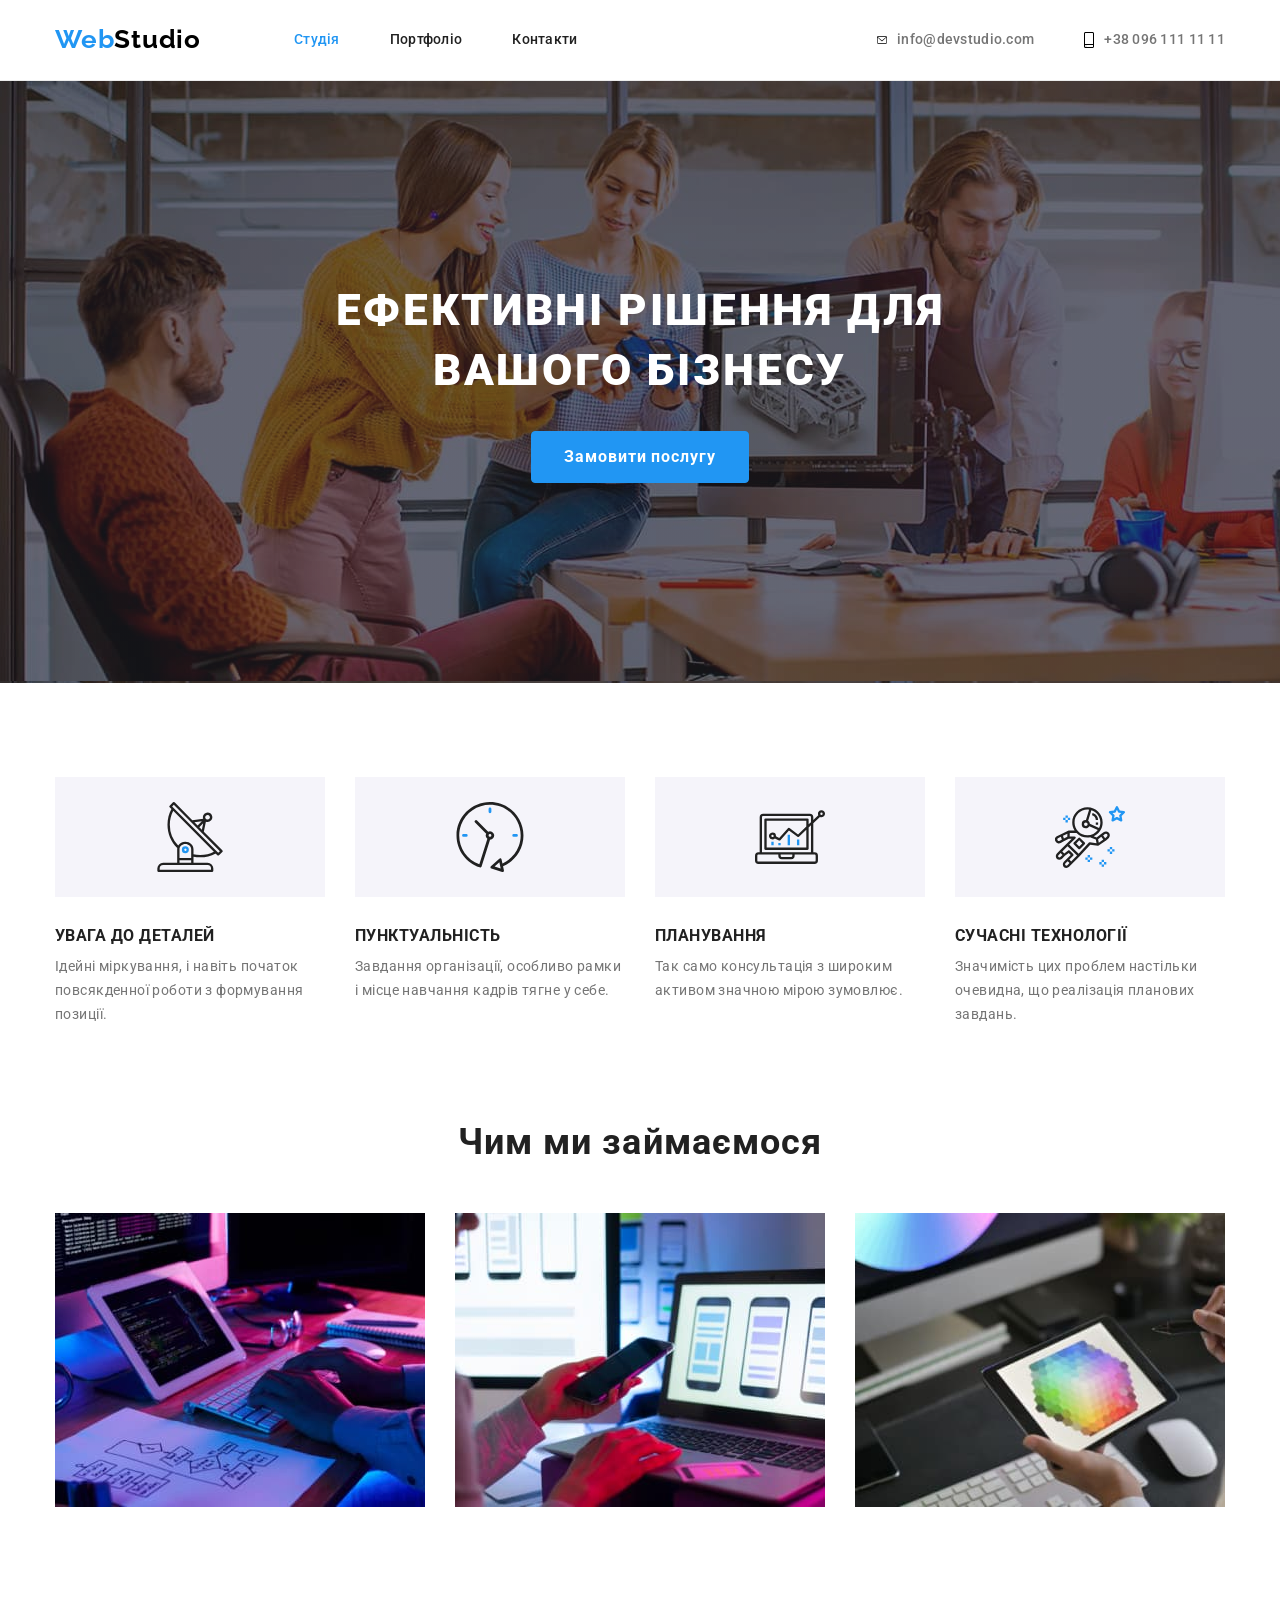
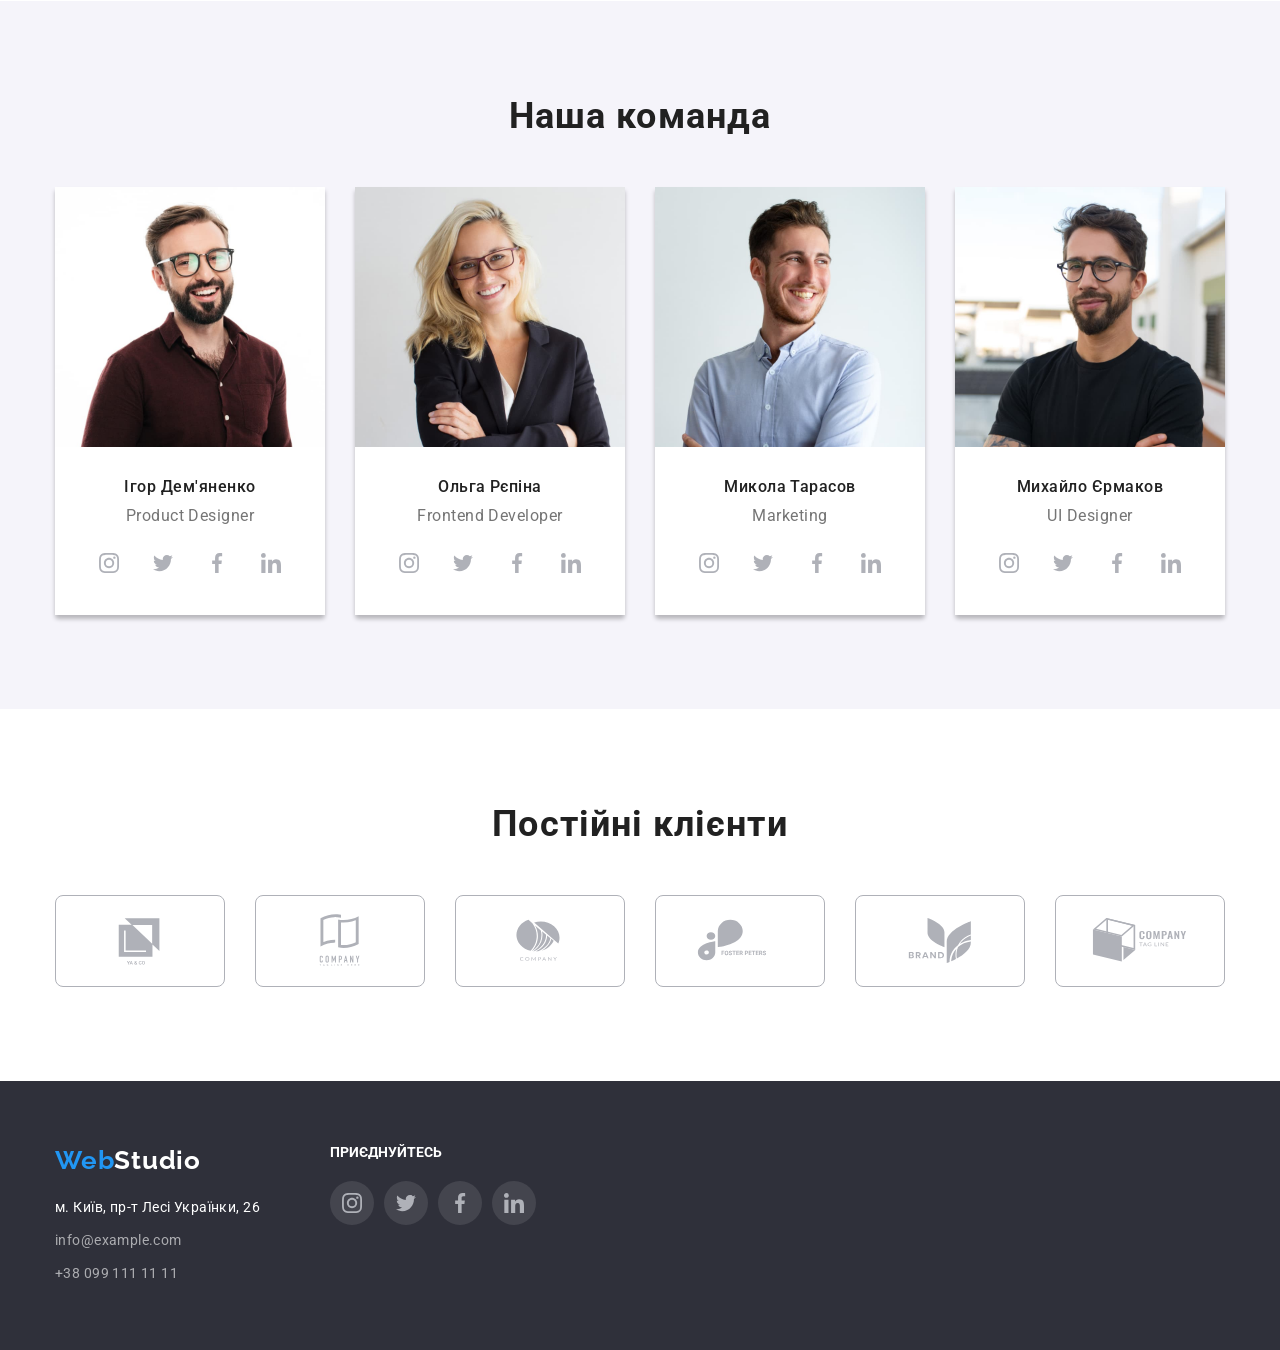
==== index.html @ f7d69af6 "creation index.html" ====
<!DOCTYPE html>
<html lang="uk">
   <head>
      <meta charset="UTF-8">
      <meta http-equiv="X-UA-Compatible" content="IE=edge">
      <meta name="viewport" content="width=device-width>, initial-scale=1.0">
      <title>Студія</title>
      <link rel="stylesheet" href="https://fonts.googleapis.com/css2?family=Raleway:wght@700&family=Roboto:wght@400;500;700;900&display=swap">
      <link rel="stylesheet" href="https://cdnjs.cloudflare.com/ajax/libs/modern-normalize/1.1.0/modern-normalize.min.css">
      <link rel="stylesheet" href="./css/style.css">
   </head>
   <body class="page-studio">
      
      <!-- Site header-->
      <header class="page-header">
         <div class="page-header container">
            <a href="./index.html" class="logo" lang="en"> <span class="logo first-part">Web</span>Studio</a>
            <nav class="site-nav">
               <ul class="site-nav-list">
                  <li class="site-nav-list item">
                     <a href="./index.html" class="site-nav-list link current">Студія</a>
                  </li>
                  <li class="site-nav-list item">
                     <a href="./portfolio.html" class="site-nav-list link">Портфоліо</a>
                  </li>
                  <li class="site-nav-list item">
                     <a href="" class="site-nav-list link">Контакти</a>
                  </li>
               </ul>
            </nav>
            <ul class="contact-list">
               <li class="contact-list item">
                  <div class="icon-envelope">
                     <svg class="contact-list-icon">
                     <use href="./images/icons.svg#icon-envelope"></use>
                     </svg>
                  </div>
                  <a href="mailto:info@devstudio.com" class="contact-list link">info@devstudio.com</a>
               </li>
               <li class="contact-list item">
                  <div class="icon-smartphone">
                     <svg class="contact-list-icon">
                        <use href="./images/icons.svg#icon-smartphone"></use>
                     </svg>
                  </div>
                  <a href="tel:+380961111111" class="contact-list link">+38 096 111 11 11</a>
                  </li>
               </ul>
         </div>
      </header>
      <main>

         <!-- Hero section -->
         <section class="hero">
            <div class="hero container">
               <h1 class="hero-title">Ефективні рішення для вашого бізнесу</h1>
               <button type="button" class="btn-hero">
                  Замовити послугу
               </button>
            </div>
         </section>
         
         <!-- Features section -->
         <section class="features">
            <div class="features-list container">
               <h2 class="features-title">Особливості</h2>
               <ul class="features-list">
                  <li class="features-list item">
                     <div class="feature-icon">
                        <svg class="icon-item">
                           <use href="./images/icons.svg#icon-antenna"></use>
                        </svg>
                     </div> 
                     <h3 class="feature-list title">УВАГА ДО ДЕТАЛЕЙ</h3>
                     <p>Ідейні міркування, і навіть початок повсякденної роботи з формування позиції.</p>
                  </li>
                  <li class="features-list item">
                     <div class="feature-icon">
                        <svg class="icon-item">
                           <use href="./images/icons.svg#icon-clock"></use>
                        </svg>
                     </div>
                     <h3 class="feature-list title">ПУНКТУАЛЬНІСТЬ</h3>
                     <p>Завдання організації, особливо рамки і місце навчання кадрів тягне у себе.</p>
                  </li>
                  <li class="features-list item">
                     <div class="feature-icon">
                        <svg class="icon-item">
                           <use href="./images/icons.svg#icon-diagram"></use>
                        </svg>
                     </div>
                     <h3 class="feature-list title">ПЛАНУВАННЯ</h3>
                     <p>Так само консультація з широким активом значною мірою зумовлює.</p>
                  </li>
                  <li class="features-list item">
                     <div class="feature-icon">
                        <svg class="icon-item">
                           <use href="./images/icons.svg#icon-astronaut"></use>
                        </svg>
                     </div>
                     <h3 class="feature-list title">СУЧАСНІ ТЕХНОЛОГІЇ</h3>
                     <p>Значимість цих проблем настільки очевидна, що реалізація планових завдань.</p>
                  </li>
               </ul>
            </div>
         </section>
         
         <!-- What we do section -->
         <section class="work">
            <div class="work container">
               <h2 class="work-title">Чим ми займаємося</h2>
               <ul class="work-list">
                  <li class="work-item">
                     <img class="work-img" src="./images/software_for_computers.jpg" alt="програмне забезпечення для комп’ютерів" width="370">
                  </li>
                  <li class="work-item">
                     <img class="work-img" src="./images/mobile_software.jpg" alt="програмне забезпечення для смартфонів" width="370">
                  </li>
                  <li class="work-item">
                     <img class="work-img" src="./images/tablet_software.jpg" alt="програмне забезпечення для планшетів" width="370">
                  </li>
               </ul>
            </div>
         </section>
         
         <!-- Our team section -->
         <section class="team">
            <div class="team container">
               <h2 class="team-title">Наша команда</h2>
               <ul class="team-list">
                  <li class="team-list item">
                     <img class="team-list img" src="./images/product_designer.jpg" alt="Ігор Дем'яненко" width="270">
                     <div class="team members">
                        <h3 class="team-list-title">Ігор Дем'яненко</h3>
                        <p lang="en" class="team-list-text">Product Designer</p>
                        <ul class="social-network">
                           <li class="social-network item">
                              <a href="" class="social-network link">
                                 <svg class="social-icon">
                                    <use href="./images/icons.svg#icon-instagram"></use>
                                 </svg>
                              </a>
                           </li>
                           <li class="social-network item">
                              <a href="" class="social-network link">
                                 <svg class="social-icon">
                                    <use href="./images/icons.svg#icon-twitter"></use>
                                 </svg>
                              </a>
                           </li>
                           <li class="social-network item">
                              <a href="" class="social-network link">
                                 <svg class="social-icon">
                                    <use href="./images/icons.svg#icon-facebook"></use>
                                 </svg>
                              </a>
                           </li>
                           <li class="social-network item">
                              <a href="" class="social-network link">
                                 <svg class="social-icon">
                                    <use href="./images/icons.svg#icon-linkedin"></use>
                                 </svg>
                              </a>
                           </li>
                        </ul>
                     </div>
                  </li>
                  <li class="team-list item">
                     <img class="team-list img" src="./images/frontend_developer.jpg" alt="Ольга Рєпіна" width="270">
                     <div class="team members">
                        <h3 class="team-list-title">Ольга Рєпіна</h3>
                        <p lang="en" class="team-list-text">Frontend Developer</p>
                        <ul class="social-network">
                           <li class="social-network item">
                              <a href="" class="social-network link">
                                 <svg class="social-icon">
                                    <use href="./images/icons.svg#icon-instagram"></use>
                                 </svg>
                              </a>
                           </li>
                           <li class="social-network item">
                              <a href="" class="social-network link">
                                 <svg class="social-icon">
                                    <use href="./images/icons.svg#icon-twitter"></use>
                                 </svg>
                              </a>
                           </li>
                           <li class="social-network item">
                              <a href="" class="social-network link">
                                 <svg class="social-icon">
                                    <use href="./images/icons.svg#icon-facebook"></use>
                                 </svg>
                              </a>
                           </li>
                           <li class="social-network item">
                              <a href="" class="social-network link">
                                 <svg class="social-icon">
                                    <use href="./images/icons.svg#icon-linkedin"></use>
                                 </svg>
                              </a>
                           </li>
                        </ul>
                     </div>
                  </li>
                  <li class="team-list item">
                     <img class="team-list img" src="./images/marketing.jpg" alt="Микола Тарасов" width="270">
                     <div class="team members">
                        <h3 class="team-list-title">Микола Тарасов</h3>
                        <p lang="en" class="team-list-text">Marketing</p>
                        <ul class="social-network">
                           <li class="social-network item">
                              <a href="" class="social-network link">
                                 <svg class="social-icon">
                                    <use href="./images/icons.svg#icon-instagram"></use>
                                 </svg>
                              </a>
                           </li>
                           <li class="social-network item">
                              <a href="" class="social-network link">
                                 <svg class="social-icon">
                                    <use href="./images/icons.svg#icon-twitter"></use>
                                 </svg>
                              </a>
                           </li>
                           <li class="social-network item">
                              <a href="" class="social-network link">
                                 <svg class="social-icon">
                                    <use href="./images/icons.svg#icon-facebook"></use>
                                 </svg>
                              </a>
                           </li>
                           <li class="social-network item">
                              <a href="" class="social-network link">
                                 <svg class="social-icon">
                                    <use href="./images/icons.svg#icon-linkedin"></use>
                                 </svg>
                              </a>
                           </li>
                        </ul>
                     </div>
                  </li>
                  <li class="team-list item">
                     <img class="team-list img" src="./images/ui_designer.jpg" alt="Михайло Єрмаков" width="270">
                     <div class="team members">
                        <h3 class="team-list-title">Михайло Єрмаков</h3>
                        <p lang="en" class="team-list-text">UI Designer</p>
                        <ul class="social-network">
                           <li class="social-network item">
                              <a href="" class="social-network link">
                                 <svg class="social-icon">
                                    <use href="./images/icons.svg#icon-instagram"></use>
                                 </svg>
                              </a>
                           </li>
                           <li class="social-network item">
                              <a href="" class="social-network link">
                                 <svg class="social-icon">
                                    <use href="./images/icons.svg#icon-twitter"></use>
                                 </svg>
                              </a>
                           </li>
                           <li class="social-network item">
                              <a href="" class="social-network link">
                                 <svg class="social-icon">
                                    <use href="./images/icons.svg#icon-facebook"></use>
                                 </svg>
                              </a>
                           </li>
                           <li class="social-network item">
                              <a href="" class="social-network link">
                                 <svg class="social-icon">
                                    <use href="./images/icons.svg#icon-linkedin"></use>
                                 </svg>
                              </a>
                           </li>
                        </ul>
                     </div>
                  </li>
               </ul>
            </div>
         </section>

         <!-- Regular customers Section -->
         <section class="customers">
            <div class="customers container">
               <h2 class="customers-title">Постійні клієнти</h2>
               <ul class="customers-list">
                  <li class="customers-list item">
                     <a class="customers-list link" href="">
                        <svg class="customers icon">
                           <use href="./images/icons.svg#icon-group-1"></use>
                        </svg>
                     </a>
                  </li>
                  <li class="customers-list item">
                     <a class="customers-list link" href="">
                        <svg class="customers icon">
                           <use href="./images/icons.svg#icon-group-2"></use>
                        </svg>
                     </a>
                  </li>
                  <li class="customers-list item">
                     <a class="customers-list link" href="">
                        <svg class="customers icon">
                           <use href="./images/icons.svg#icon-group-3"></use>
                        </svg>
                     </a>
                  </li>
                  <li class="customers-list item">
                     <a class="customers-list link" href="">
                        <svg class="customers icon">
                           <use href="./images/icons.svg#icon-group-4"></use>
                        </svg>
                     </a>
                  </li>
                  <li class="customers-list item">
                     <a class="customers-list link" href="">
                        <svg class="customers icon">
                           <use href="./images/icons.svg#icon-group-5"></use>
                        </svg>
                     </a>
                  </li>
                  <li class="customers-list item" >
                     <a class="customers-list link" href="">
                        <svg class="customers icon" >
                           <use href="./images/icons.svg#icon-group-6"></use>
                        </svg>
                     </a>
                  </li>
               </ul>
            </div>
         </section>
      </main>
      
      <!-- Contact section -->
      <footer class="page-footer">
         <div class="page-footer container">
            <div class="page-footer-contact">
            <a href="./index.html" class="page-footer logo"> <span class="logo first-part">Web</span>Studio</a>
            <address class="contact">
               <ul class="footer-contact-list">
                  <li class="footer-contact-list item">
                     <a href="https://goo.gl/maps/CPtrU1FHBa2aNyZL9" target="_blank" rel="noopener noreferrer nofollow"class="footer-contact-list-link location"> м. Київ, пр-т Лесі Українки, 26</a>
                  </li>
                  <li class="footer-contact-list item">
                     <a href="mailto:info@example.com" class="footer-contact-list-link">info@example.com</a>
                  </li>
                  <li class="footer-contact-list item">
                     <a href="tel:+380991111111" class="footer-contact-list-link">+38 099 111 11 11</a>
                  </li>
               </ul>
            </address>
            </div>
            <div class="page-footer social-network">
               <p class="page-footer-title">Приєднуйтесь</p>
               <ul class="social-network">
               <li class="social-network item">
                  <a href="" class="social-network link">
                     <svg class="social-icon">
                        <use href="./images/icons.svg#icon-instagram"></use>
                     </svg>
                  </a>
               </li>
               <li class="social-network item">
                  <a href="" class="social-network link">
                     <svg class="social-icon">
                        <use href="./images/icons.svg#icon-twitter"></use>
                     </svg>
                  </a>
               </li>
               <li class="social-network item">
                  <a href="" class="social-network link">
                     <svg class="social-icon">
                        <use href="./images/icons.svg#icon-facebook"></use>
                     </svg>
                  </a>
               </li>
               <li class="social-network item">
                  <a href="" class="social-network link">
                     <svg class="social-icon">
                        <use href="./images/icons.svg#icon-linkedin"></use>
                     </svg>
                  </a>
               </li>
            </ul>
         </div>
      </footer>
   </body>
</html>
---- css/style.css ----
/* основной цвет текст #757575
вторичный цвет текста  #212121
белый цвет #FFFFFF
цвет ел адреса и телефона в футере rgba (255, 255, 255, 0.6)
цвет акцента #2196F3
цвет кнопок, цвет секции Наша команда #F5F4FA
цвет футера #2F303A */


:root { 
   --primery-text-color: #757575;
   --secondary-text-color: #212121;
   --accent-color: #2196F3;
   --footer-text-color: rgba (255, 255, 255, 0.6);
   --white-color: #FFFFFF;
   --footer-backround-color: #2F303A;
}

body {
   background-color: var(--white-color);
   color: var(--primery-text-color);

   font-family: 'Roboto', sans-serif;
   font-size: 14px;
   }

   h1,
   h2,
   h3,
   h4,
   h5,
   h6,
   p,
   ul {
      margin: 0;
      padding: 0;
   }


   .page-studio h2 {
   color: var(--secondary-text-color);
   font-weight: 700;
   font-size: 36px;
   line-height: 1.17;
   text-align: center;
   letter-spacing: 0.03em;
   }

/* Logo */
a.logo {
   display: block;
   margin-left: 0px;
   color:#000000;

   font-family: 'Raleway', sans-serif;
   font-weight: 700;
   font-size: 26px;
   line-height: 1.2;
   letter-spacing: 0.03em;
   text-decoration: none;
}

.page-footer .logo {
   color: var(--white-color);
}

.logo .first-part { 
   color: var(--accent-color);
}

/* Site header */
.page-header {
   font-weight: 500;
   font-size: 14px;
   line-height: 1.14;
   letter-spacing: 0.02em;
}

.container {
   width: 1200px;
   margin-left: auto;
   margin-right: auto;
   padding-left: 15px;
   padding-right: 15px;
}

.page-header.container {
   display: flex;
   align-items: center;
}

.site-nav {
   margin-left: 93px;
}

.site-nav-list {
   display: flex;
   margin-top: 0px;
   margin-bottom: 0px;

   list-style: none;
}

.site-nav-list .item {
   margin-right: 50px;
}

.site-nav-list .item:last-child {
   margin-right: 0px;
}

.site-nav-list .link {
   display: inline-block;
   margin-top: 0px;
   margin-bottom: 0px;
   padding-top: 32px;
   padding-bottom: 32px;

   color: var(--secondary-text-color);
   text-decoration: none;
}

.site-nav-list .link.current {
   color: var(--accent-color);
}

.page-header .link:hover,
.page-header .link:focus {
color: var(--accent-color);
}

.contact-list {
   display: flex;
   margin-top: 0px;
   margin-bottom: 0px;
   margin-left: auto;
   list-style: none;
}

.contact-list.item {
   margin-right: 50px;
}

.contact-list .item:nth-child(1n+2) {
   margin-right: 0px;
}

.contact-list.link {
   margin-top: 0px;
   margin-bottom: 0px;
   padding-top: 32px;
   padding-bottom: 32px;
   color: var(--primery-text-color);
   text-decoration: none;
}

.contact-list .link:last-child {
   margin-right: 0px;
}

.contact-list-icon {
   display:block;
   width: 10px;
   height: 16px;
}
.contact-list.item:hover,
.contact-list.item:focus {
   fill: var(--accent-color);
}

.icon-envelope {
   display: flex;
   justify-content: center;
   align-items: center;
   margin-right: 10px;
   padding-top: 32px;
   padding-bottom: 32px;
   cursor: pointer;
}

.icon-smartphone {
   display: flex;
   justify-content: center;
   align-items: center;
   margin-right: 10px;
   padding-top: 32px;
   padding-bottom: 32px;
   cursor: pointer;
}


/*-----СТОРІНКА СТУДІЯ------*/
/* Hero section */
.hero {
   max-width: 1600px;
   margin-left: auto;
   margin-right: auto;
   
   padding-top: 200px;
   padding-bottom: 200px;
   
   text-align: center;

   
   background-image: linear-gradient(
      to right,
   rgba(47, 48, 58, 0.4),
   rgba(47, 48, 58, 0.4)
   ), 
   url(../images/Background.jpg);
}

.hero.container {
   padding-top: 0;
   padding-bottom: 0;
   background: none;
}

.hero-title {
   margin-top: 0px;
   margin-bottom: 30px;
   margin-left: auto;
   margin-right: auto;
   max-width: 700px;

   color: var(--white-color);
   
   font-weight: 900;
   font-size: 44px;
   line-height: 1.36;
   letter-spacing: 0.06em;
   text-transform: uppercase;
}

.btn-hero {
   min-width: 215px;
   padding: 10px 32px;
   border-radius: 4px;
   border: 1px solid var(--accent-color);
   background-color: var(--accent-color);
   
   color: var(--white-color);

   font-weight: 700;
   font-size: 16px;
   line-height: 1.9;
   letter-spacing: 0.06em;

   cursor: pointer;
}

/*-----Features section------*/ 
.features {
   padding-top: 94px;
}
.features-title {
   position: absolute;
   width: 1px;
   height: 1px;
   margin: -1px;
   border: 0;
   padding: 0;

   white-space: nowrap;
   clip-path: inset(100%);
   clip: rect(0 0 0 0);
   overflow: hidden;
}

.features p {
   line-height: 1.7;
   letter-spacing: 0.03em;
}

.feature-list.title {
   margin-bottom: 10px;

   color: var(--secondary-text-color);
   font-weight: 700;
   font-size: 16px;
   line-height: 1.14;
   letter-spacing: 0.03em;
   text-transform: uppercase;
}

.features-list {
   list-style: none;
   display: flex;
}

.features-list.item {
   display: block;
   margin-right: 30px;
   width: 270px;
}

.features-list.item:nth-child(4n) {
   margin-right: 0;
}

.feature-icon {
   display: flex;
   margin-bottom: 30px;
   width: 270px;
   height: 120px;
   align-items: center;
   justify-content: center;
   background-color: #F5F4FA;
}

.icon-item {
   width: 70px;
   height: 70px;
}

/*------What we do section------*/

.work {
   padding-top: 94px;
   padding-bottom: 94px;
}

.work.container {
   padding-top: 0;
   padding-bottom: 0;
}

.work-title {
   margin-bottom: 50px;
}

.work-list {
   display: flex;
   justify-content: center;
   margin: 0;
   padding: 0;
   list-style: none;
}

.work-item {
   display: block;
   margin-right: 30px;
}

.work-item:nth-child(3n) {
   margin-right: 0px;
}

.work-img {
   display: block;
}

/* Our team section  */
   .team {
   padding-top: 94px;
   padding-bottom: 94px;
   
   background-color: #F5F4FA;
}

.team.container {
   padding-top: 0px;
   padding-bottom: 0px;
}

.team-title {
   margin-bottom: 50px;
}

.team-list {
   display: flex;
   justify-content: center;
   margin: 0;
   padding: 0;
   list-style: none;
}

.team-list.item {
   display: block;
   margin-right: 30px;
   border-radius: 0px 0px 4px 4px;
   text-align: center;

   box-shadow: 0px 4px 4px 0px rgba(0, 0, 0, 0.25);
}

.team-list.img {
   display: block;
}

.team-list.item:last-child {
   margin-right: 0px;
}

.team.members {
   padding-top: 30px;
   padding-bottom: 30px;
   
   background-color: var(--white-color);
}

.team-list-title {
   margin-bottom: 10px;
   
   color: var(--secondary-text-color);

   font-weight: 500;
   font-size: 16px;
   line-height: 1.19;
   letter-spacing: 0.03em;
}

.team-list-text {
   color: var(--primery-text-color);

   font-size: 16px;
   line-height: 1.19;
   letter-spacing: 0.03em;
   margin-bottom: 16px;
}

.social-network {
   display: flex;
   width: 206px;
   margin-left: auto;
   margin-right: auto;
   justify-content: space-between;
   align-items: center;
   list-style: none;
}

.social-network.item {
   display: block;
   width: 44px;
   height: 44px;
   margin: 0;
}

.social-network.link {
   display: flex;
   width: 44px;
   height: 44px;
   justify-content: center;
   fill: #AFB1B8;
   border-radius: 50%;
}

.social-icon {
   display: block;
   width: 20px;
   height: 20px;
}     

.social-network.link:hover,
.social-network.link:focus {
   background-color: var(--accent-color);
   fill: var(--white-color)
}

/* Regular customers Section */
.customers {
   padding-top: 94px;
   padding-bottom: 94px;
}

.customers.container {
   padding-top: 0px;
   padding-bottom: 0px;
}

.customers-title {
   margin-bottom: 50px;
}
.customers-list {
   display: flex;
   align-items: center;
   justify-content: space-between;
   list-style: none;
}

.customers-list.item {
   display: flex;
   justify-content: center; 
   align-items: center;
   width: 170px;
   height: 92px;
   border-radius: 8px;
   border: 1px solid #AFB1B8;
}

.customers-list.link {
   display: block;
   justify-content: center;
   align-items: baseline; 
   width: 106px;
   height: 60px;

}
.customers.icon {
   width: 106px;
   height: 60px;
   padding: 0px;
   fill: #AFB1B8;
}
.feature-icon {
   display: flex;
   margin-bottom: 30px;
   width: 270px;
   height: 120px;
   align-items: center;
   justify-content: center;
   background-color: #F5F4FA;
}

.icon-item {
   width: 70px;
   height: 70px;
}
.customers.icon:hover {
   fill: var(--accent-color);    
}


/*-----Contact section------*/
.page-footer {
   padding-top: 64px;
   padding-bottom: 64px;
   margin-left: auto;
   margin-right: auto;
   max-width: 1600px;
   background-color: var(--footer-backround-color);
}

.page-footer.container {
   display: flex;
   justify-content: flex-start;

   padding-top: 0px;
   padding-bottom: 0px;
}
.page-footer-contact {
   margin-right: 70px;
}
a.page-footer.logo {
   display: block;
   margin-bottom: 20px;

   padding-top: 0px;
   padding-bottom: 0px;
}

.footer-contact-list {
   list-style: none;
}

.footer-contact-list.item {
margin-bottom: 9px;
}

.footer-contact-list.item:last-child {
   margin-bottom: 0;
}

.footer-contact-list-link {
   color: rgba(255, 255, 255, 0.6);
   text-decoration: none;
   font-style: normal;
   font-size: 14px;
   line-height: 1.7;
   letter-spacing: 0.03em;
}

.location {
   color: var(--white-color);
}
.page-footer.social-network {
   display: block;
   margin: 0;
   padding: 0;
}
.page-footer-title {
   margin-bottom: 20px;
   font-weight: 700;
   line-height: 1.14; 
   letter-spacing: 3%;
   text-transform: uppercase;
   color: var(--white-color);
}

.page-footer .social-network.link {
   background-color: rgba(255, 255, 255, 0.1);
}

.page-footer .social-network.link:hover {
   background-color: var(--accent-color);
}

/*--------СТОРІНКА ПОРТФОЛІО*----------/
/* Filter */

.page-header {
   border-bottom: 1px solid #ECECEC;
} 

.page-header.container {
   border: none;
}

.portfolio-header {
   display: none;
}

.portfolio {
   padding-top: 94px;
   padding-bottom: 94px;
}

.portfolio.container {
   padding-top: 0px;
   padding-bottom: 0px;
}

.filter-list {
   display: flex;
   justify-content: center;

   margin-bottom: 50px;

   list-style: none;
}

.filter-item {
   display: block;

   margin-right: 8px;
}

.filter-item:last-child {
   margin-right: 0px;
}

.button {
   border-radius: 4px;
   padding: 6px 32px;
   border: 1px solid transparent;

   color: var(--secondary-text-color);
   font-weight: 500;
   font-size: 16px;
   line-height: 1.62;
   letter-spacing: 0.03em;

   background-color:#F5F4FA;

   cursor: pointer;
}

.filter:hover,
.filter:focus {
   color: var(--white-color);
   background-color: var(--accent-color);
   box-shadow: 0px 4px 4px 0px rgba(0, 0, 0, 0.25);
}

/* Portfolio */
.portfolio-main.container {
   padding-top: 94px;
}

.portfolio-list {
   display: flex;
   flex-wrap: wrap;
}

.portfolio-list-item {
   display: block;
   margin-right: 30px;
   margin-bottom: 30px;

   background-color: var(--white-color);

   list-style: none;
}
.portfolio-list-item:hover {
box-shadow: 0px 4px 4px 0px rgba(0, 0, 0, 0.25);
}

.portfolio-list-item:nth-child(3n) {
   margin-right: 0px;
}

.portfolio-list-item:nth-last-child(-n+3) {
   margin-bottom: 0px;
}

.portfolio-list-title {
   color: var(--secondary-text-color);

   font-weight: 700;
   font-size: 18px;
   line-height: 2.0;
   letter-spacing: 0.06em;
}
.portfolio-list-link {
   color: var(--primery-text-color);

   font-size: 16px;
   line-height: 1.88;
   letter-spacing: 0.03em;

   text-decoration: none;
}

.portfolio-list-img {
   display: block;
}

.portfolio-list-title {
   margin-bottom: 4px;
}

.card {
   padding: 20px 20px;

   border-right: 1px solid #EEEEEE;
   border-bottom: 1px solid #EEEEEE;
   border-left: 1px solid #EEEEEE;
}
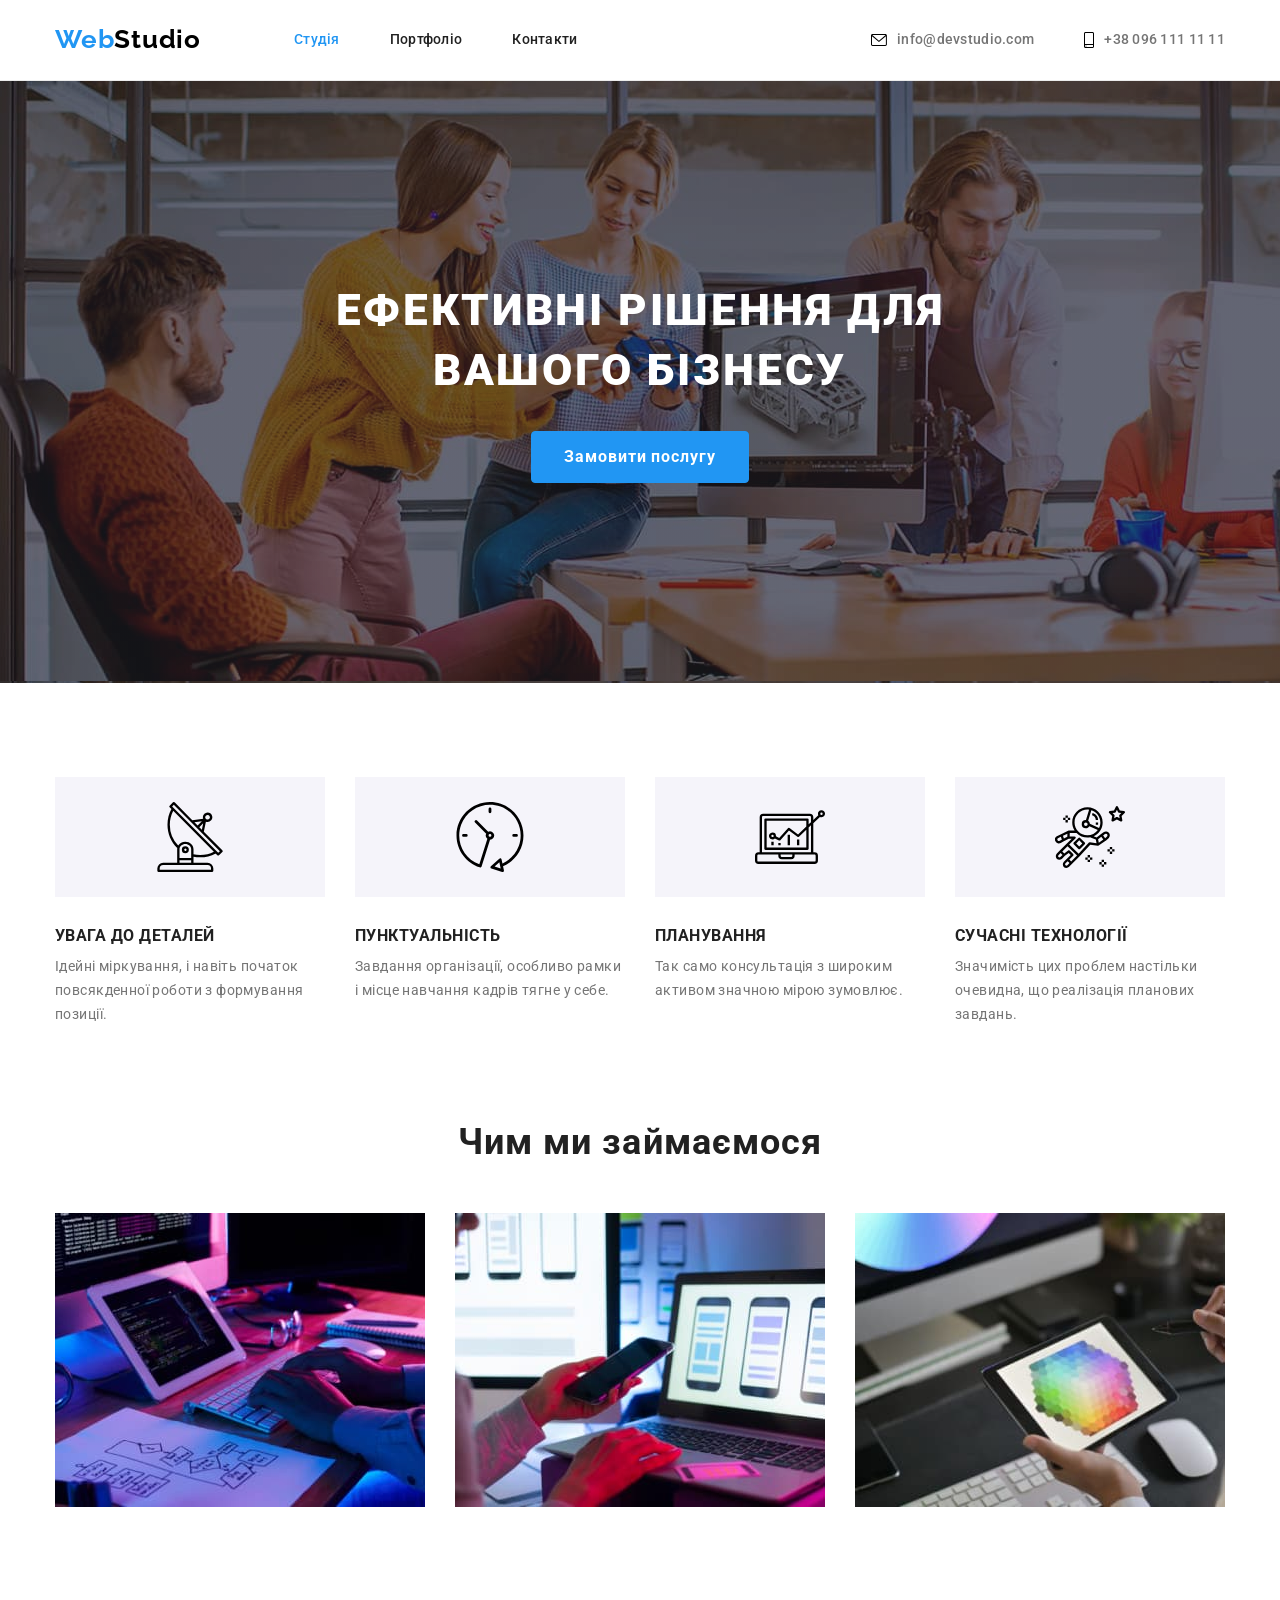
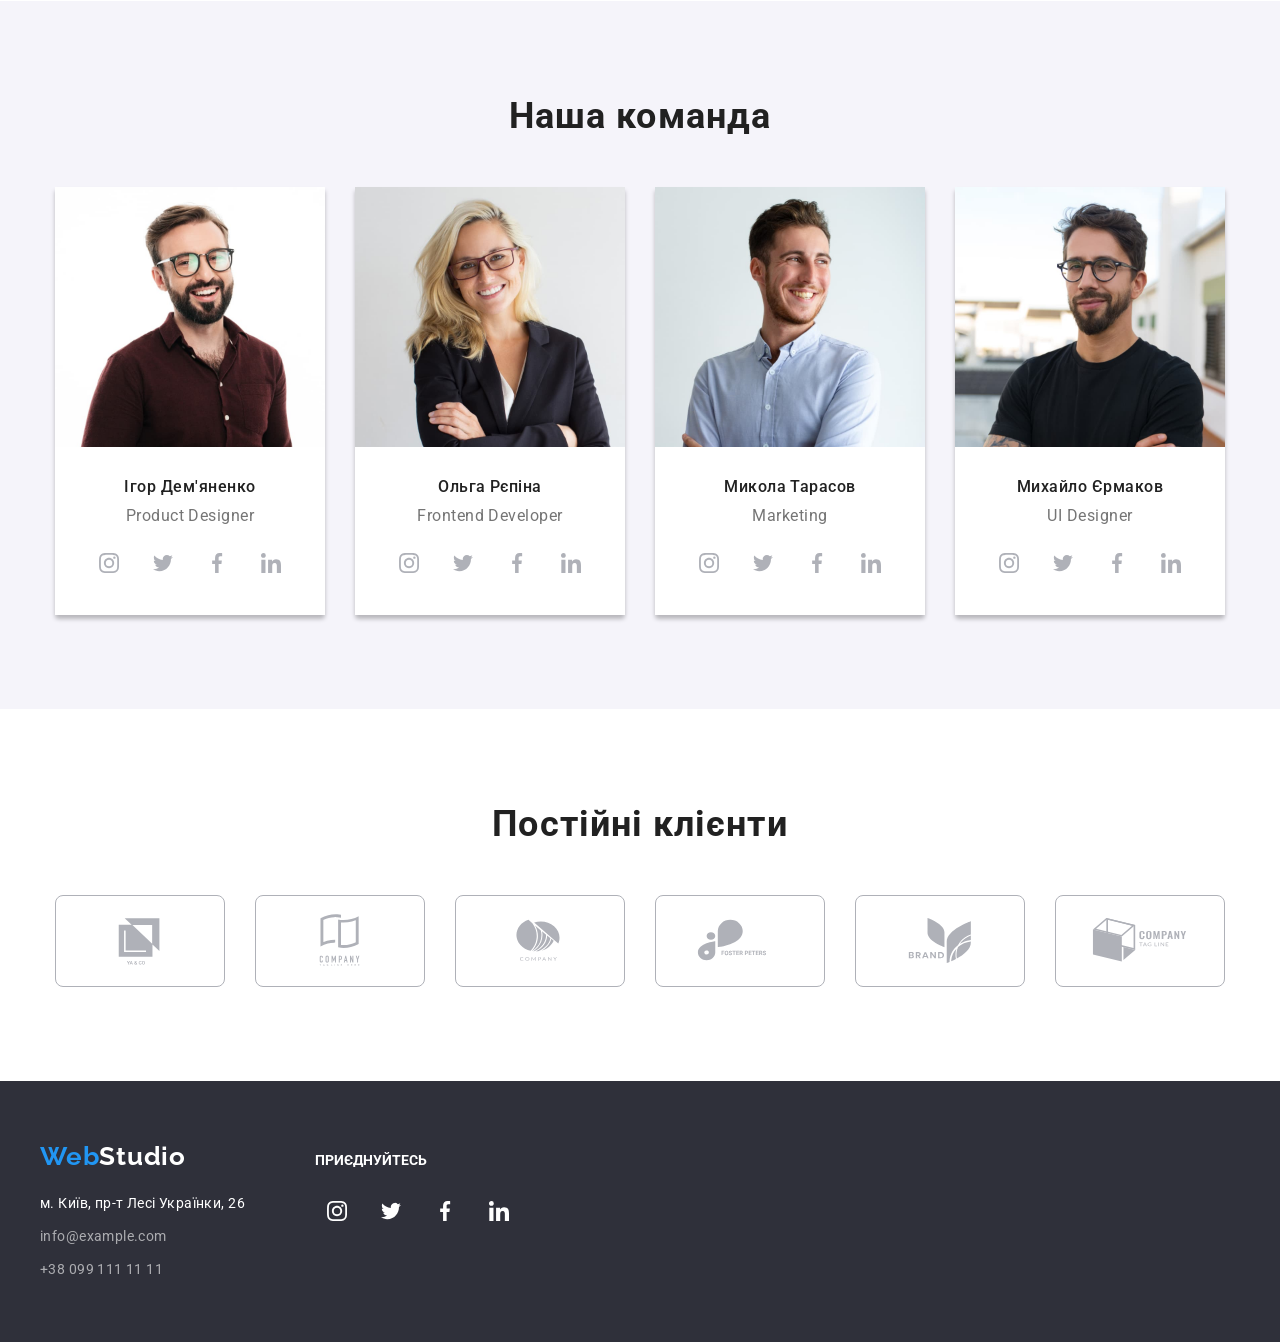
==== commit ff3fafcb: "error correction" ====
--- a/index.html
+++ b/index.html
@@ -30,22 +30,21 @@
             </nav>
             <ul class="contact-list">
                <li class="contact-list item">
-                  <div class="icon-envelope">
-                     <svg class="contact-list-icon">
-                     <use href="./images/icons.svg#icon-envelope"></use>
-                     </svg>
-                  </div>
-                  <a href="mailto:info@devstudio.com" class="contact-list link">info@devstudio.com</a>
+                     <a href="mailto:info@devstudio.com" class="contact-list link">
+                        <svg class="icon-envelope">
+                           <use class="envelope" href="./images/icons.svg#icon-envelope"></use>
+                        </svg>
+                     info@devstudio.com</a>
                </li>
                <li class="contact-list item">
-                  <div class="icon-smartphone">
-                     <svg class="contact-list-icon">
+                  <a href="tel:+380961111111" class="contact-list link">
+                     <svg class="icon-smartphone">
                         <use href="./images/icons.svg#icon-smartphone"></use>
                      </svg>
-                  </div>
-                  <a href="tel:+380961111111" class="contact-list link">+38 096 111 11 11</a>
-                  </li>
-               </ul>
+                     +38 096 111 11 11
+                  </a>
+               </li>
+            </ul>
          </div>
       </header>
       <main>
@@ -286,43 +285,43 @@
                <h2 class="customers-title">Постійні клієнти</h2>
                <ul class="customers-list">
                   <li class="customers-list item">
-                     <a class="customers-list link" href="">
-                        <svg class="customers icon">
+                     <a class="customers-list-link" href="">
+                        <svg class="customers-icon">
                            <use href="./images/icons.svg#icon-group-1"></use>
                         </svg>
                      </a>
                   </li>
                   <li class="customers-list item">
-                     <a class="customers-list link" href="">
-                        <svg class="customers icon">
+                     <a class="customers-list-link" href="">
+                        <svg class="customers-icon">
                            <use href="./images/icons.svg#icon-group-2"></use>
                         </svg>
                      </a>
                   </li>
                   <li class="customers-list item">
-                     <a class="customers-list link" href="">
-                        <svg class="customers icon">
+                     <a class="customers-list-link" href="">
+                        <svg class="customers-icon">
                            <use href="./images/icons.svg#icon-group-3"></use>
                         </svg>
                      </a>
                   </li>
                   <li class="customers-list item">
-                     <a class="customers-list link" href="">
-                        <svg class="customers icon">
+                     <a class="customers-list-link" href="">
+                        <svg class="customers-icon">
                            <use href="./images/icons.svg#icon-group-4"></use>
                         </svg>
                      </a>
                   </li>
                   <li class="customers-list item">
-                     <a class="customers-list link" href="">
-                        <svg class="customers icon">
+                     <a class="customers-list-link" href="">
+                        <svg class="customers-icon">
                            <use href="./images/icons.svg#icon-group-5"></use>
                         </svg>
                      </a>
                   </li>
                   <li class="customers-list item" >
-                     <a class="customers-list link" href="">
-                        <svg class="customers icon" >
+                     <a class="customers-list-link" href="">
+                        <svg class="customers-icon" >
                            <use href="./images/icons.svg#icon-group-6"></use>
                         </svg>
                      </a>
--- a/css/style.css
+++ b/css/style.css
@@ -146,6 +146,9 @@
 }
 
 .contact-list.link {
+   display: flex;
+   justify-content: center;
+   align-items: center;
    margin-top: 0px;
    margin-bottom: 0px;
    padding-top: 32px;
@@ -158,34 +161,22 @@
    margin-right: 0px;
 }
 
-.contact-list-icon {
-   display:block;
+.icon-smartphone {
    width: 10px;
    height: 16px;
-}
-.contact-list.item:hover,
-.contact-list.item:focus {
+   margin-right: 10px;
+}
+
+.icon-envelope {
+   width: 16px;
+   height: 12px;
+   margin-right: 10px;
+}
+
+
+.contact-list.link:hover,
+.contact-list.link:focus {
    fill: var(--accent-color);
-}
-
-.icon-envelope {
-   display: flex;
-   justify-content: center;
-   align-items: center;
-   margin-right: 10px;
-   padding-top: 32px;
-   padding-bottom: 32px;
-   cursor: pointer;
-}
-
-.icon-smartphone {
-   display: flex;
-   justify-content: center;
-   align-items: center;
-   margin-right: 10px;
-   padding-top: 32px;
-   padding-bottom: 32px;
-   cursor: pointer;
 }
 
 
@@ -438,9 +429,9 @@
 
 .social-network.link {
    display: flex;
+   justify-content: center;
    width: 44px;
    height: 44px;
-   justify-content: center;
    fill: #AFB1B8;
    border-radius: 50%;
 }
@@ -453,6 +444,7 @@
 
 .social-network.link:hover,
 .social-network.link:focus {
+   outline: none;
    background-color: var(--accent-color);
    fill: var(--white-color)
 }
@@ -479,82 +471,68 @@
 }
 
 .customers-list.item {
-   display: flex;
-   justify-content: center; 
+   width: 170px;
+   height: 92px;
+}
+
+.customers-list-link {
+   display: flex;
+   justify-content: center;
    align-items: center;
-   width: 170px;
+   width: 170px;                       
    height: 92px;
    border-radius: 8px;
    border: 1px solid #AFB1B8;
-}
-
-.customers-list.link {
-   display: block;
-   justify-content: center;
-   align-items: baseline; 
+   fill: #AFB1B8;
+}
+
+.customers-icon {
+   display: block;
    width: 106px;
    height: 60px;
-
-}
-.customers.icon {
-   width: 106px;
-   height: 60px;
-   padding: 0px;
-   fill: #AFB1B8;
-}
-.feature-icon {
-   display: flex;
-   margin-bottom: 30px;
-   width: 270px;
-   height: 120px;
-   align-items: center;
-   justify-content: center;
-   background-color: #F5F4FA;
-}
-
-.icon-item {
-   width: 70px;
-   height: 70px;
-}
-.customers.icon:hover {
+}
+
+.customers-list-link:hover {
+   border: 1px solid var(--accent-color);
    fill: var(--accent-color);    
 }
-
+.customers-list-link:focus {
+   outline: none;
+   border: 1px solid var(--accent-color);
+   fill: var(--accent-color);
+}
 
 /*-----Contact section------*/
 .page-footer {
-   padding-top: 64px;
-   padding-bottom: 64px;
-   margin-left: auto;
-   margin-right: auto;
-   max-width: 1600px;
+   padding-top: 60px;
+   padding-bottom: 60px;
    background-color: var(--footer-backround-color);
 }
 
 .page-footer.container {
    display: flex;
-   justify-content: flex-start;
+   align-items: baseline;
+   padding: 0;
+}
+
+.page-footer-contact {
+   margin-right: 70px;
+}
+
+a.page-footer.logo {
+   display: block;
+   margin-bottom: 20px;
 
    padding-top: 0px;
    padding-bottom: 0px;
 }
-.page-footer-contact {
-   margin-right: 70px;
-}
-a.page-footer.logo {
-   display: block;
-   margin-bottom: 20px;
-
-   padding-top: 0px;
-   padding-bottom: 0px;
-}
 
 .footer-contact-list {
    list-style: none;
 }
 
 .footer-contact-list.item {
-margin-bottom: 9px;
+   margin-bottom: 9px;
 }
 
 .footer-contact-list.item:last-child {
@@ -578,6 +556,7 @@
    margin: 0;
    padding: 0;
 }
+
 .page-footer-title {
    margin-bottom: 20px;
    font-weight: 700;
@@ -586,14 +565,11 @@
    text-transform: uppercase;
    color: var(--white-color);
 }
-
-.page-footer .social-network.link {
-   background-color: rgba(255, 255, 255, 0.1);
-}
-
-.page-footer .social-network.link:hover {
-   background-color: var(--accent-color);
-}
+.page-footer .social-icon {
+   fill: var(--white-color);
+}
+
+
 
 /*--------СТОРІНКА ПОРТФОЛІО*----------/
 /* Filter */
@@ -681,9 +657,6 @@
 
    list-style: none;
 }
-.portfolio-list-item:hover {
-box-shadow: 0px 4px 4px 0px rgba(0, 0, 0, 0.25);
-}
 
 .portfolio-list-item:nth-child(3n) {
    margin-right: 0px;
@@ -702,6 +675,7 @@
    letter-spacing: 0.06em;
 }
 .portfolio-list-link {
+   display: block;
    color: var(--primery-text-color);
 
    font-size: 16px;
@@ -709,6 +683,10 @@
    letter-spacing: 0.03em;
 
    text-decoration: none;
+}
+
+.portfolio-list-link:hover {
+   box-shadow: 0px 4px 4px 0px rgba(0, 0, 0, 0.25);
 }
 
 .portfolio-list-img {
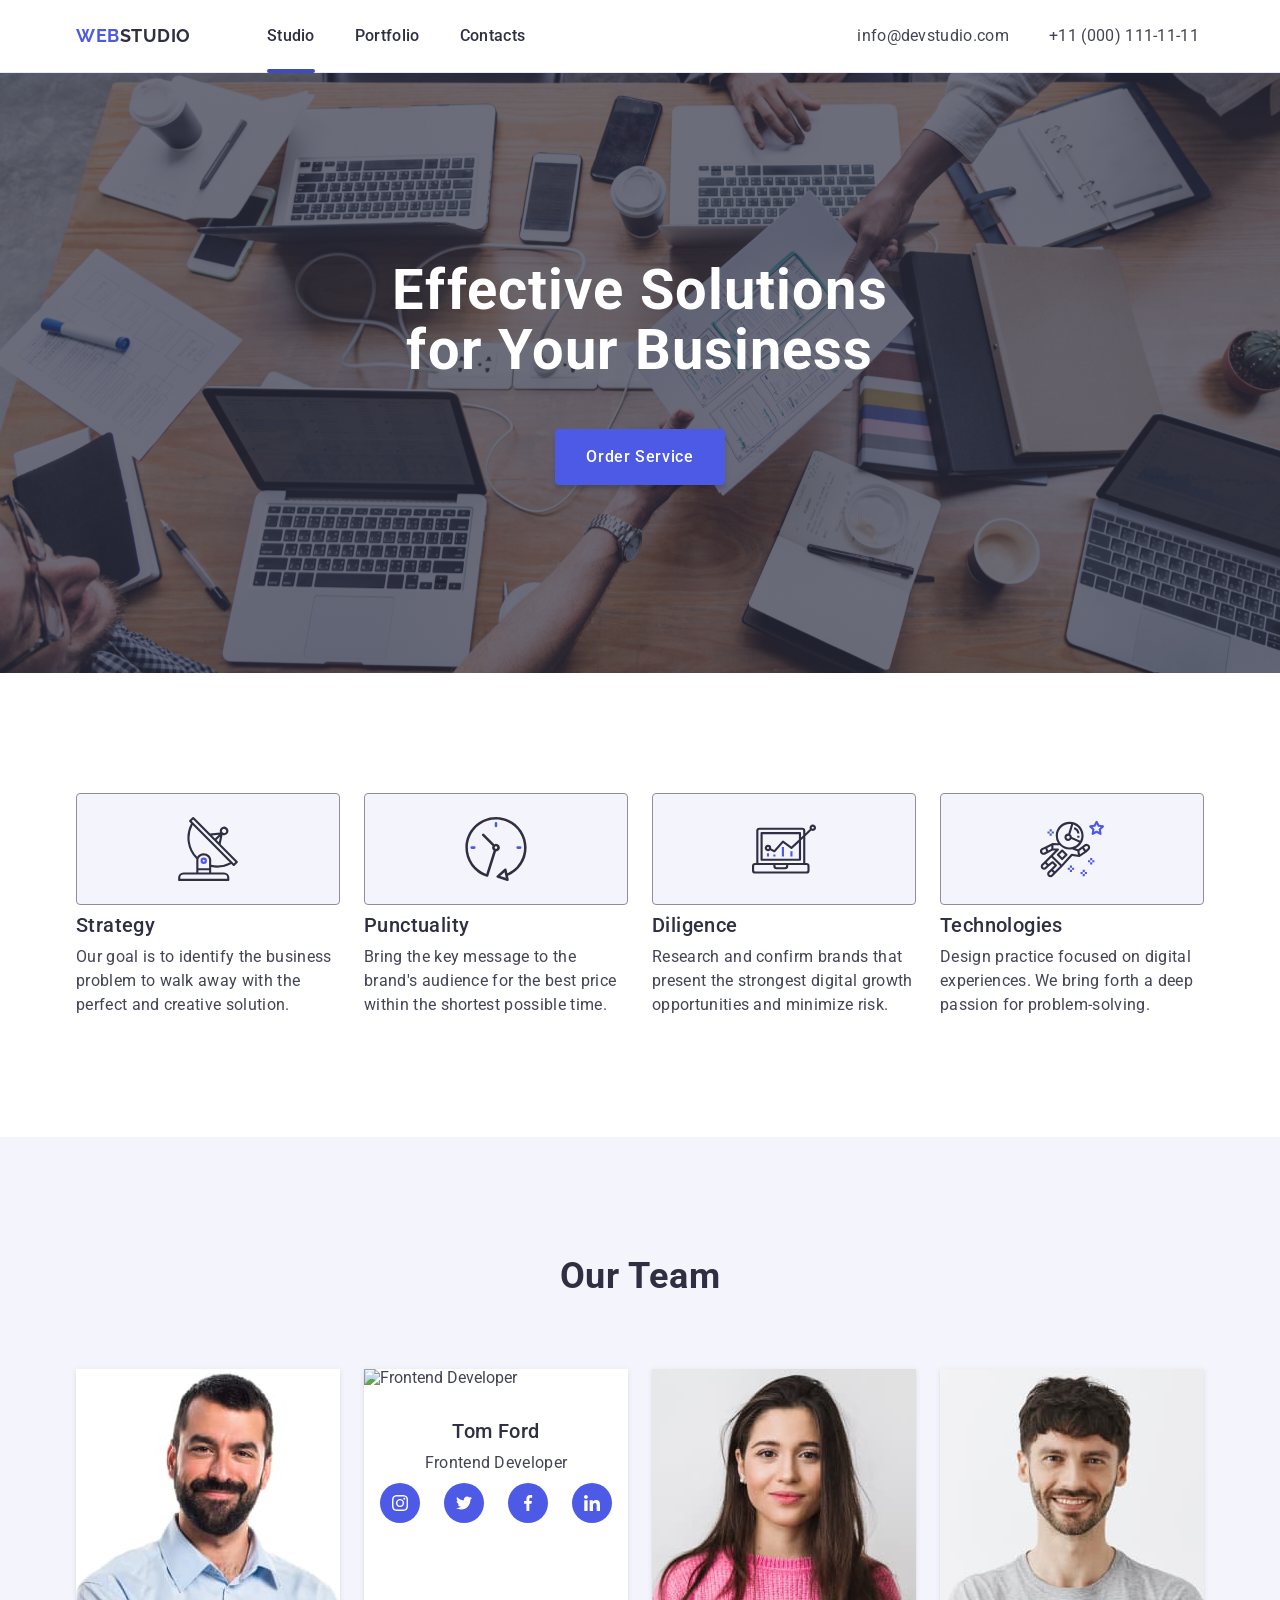
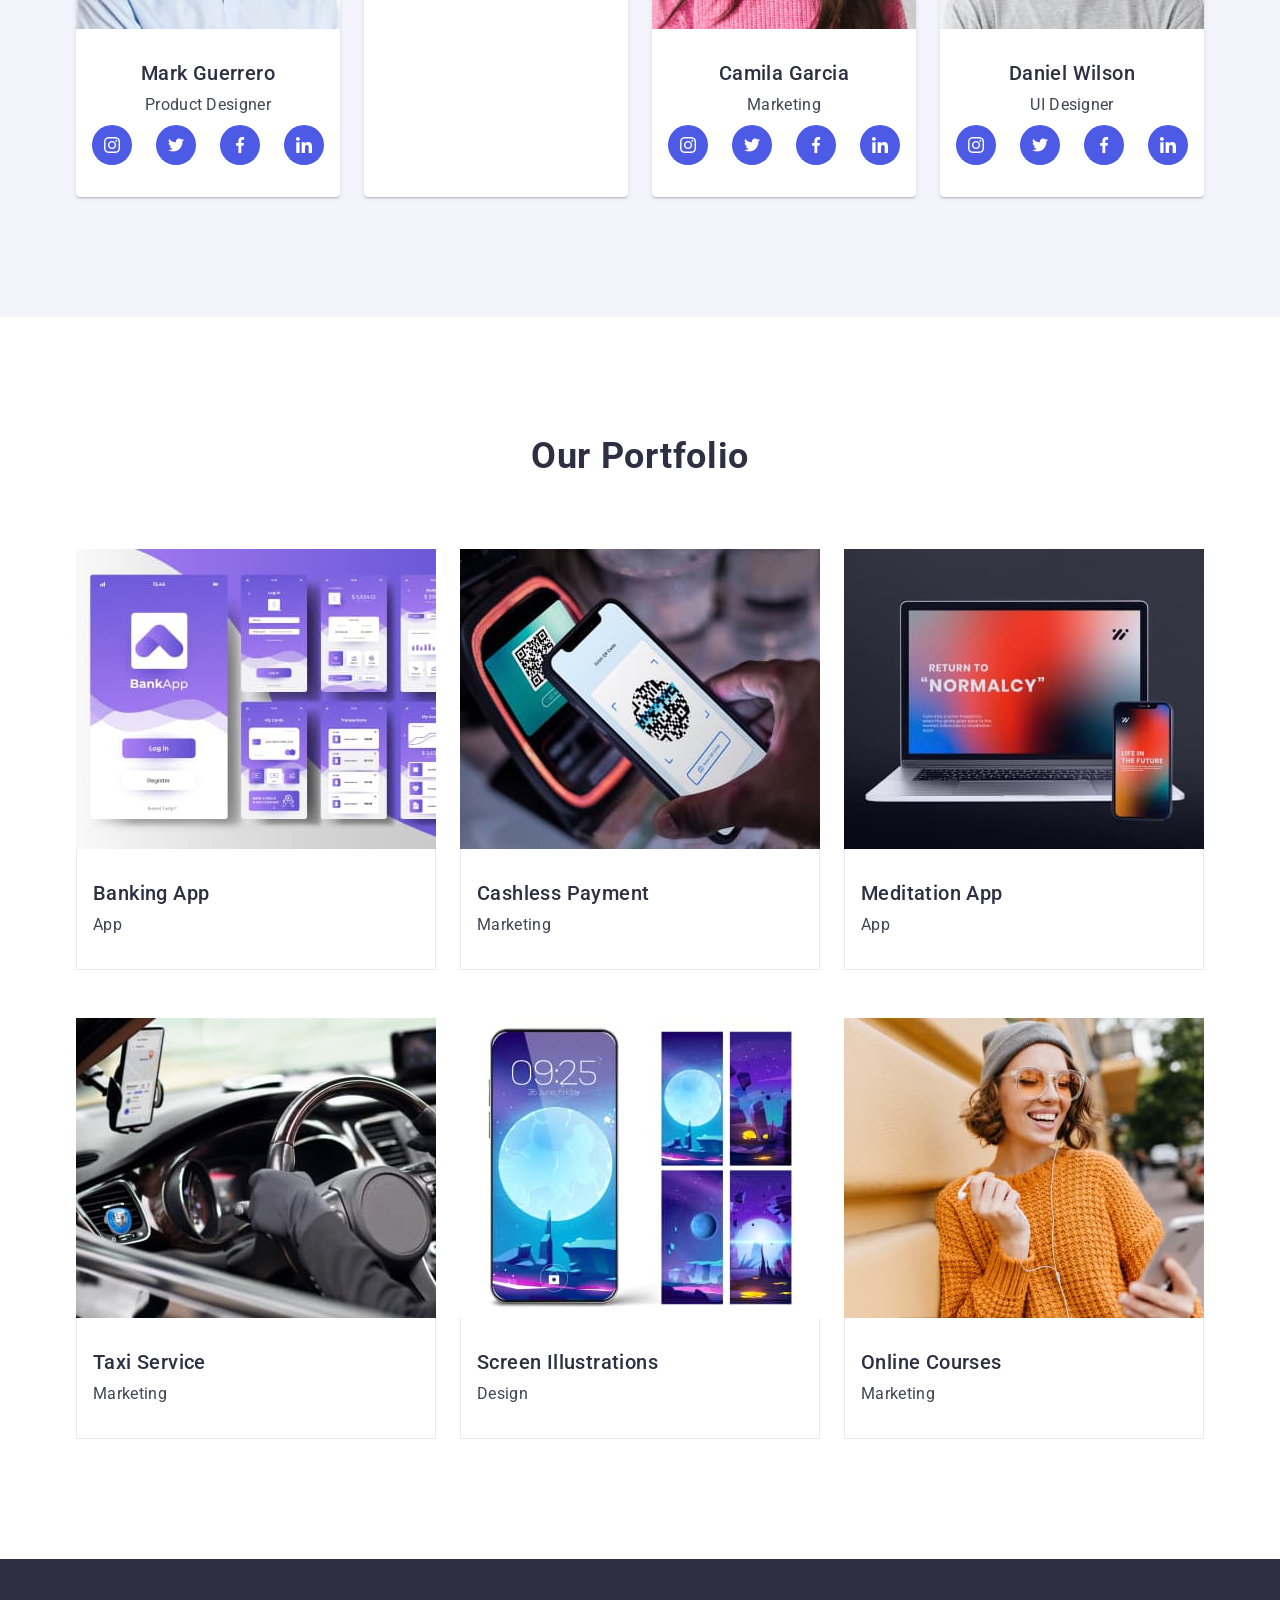
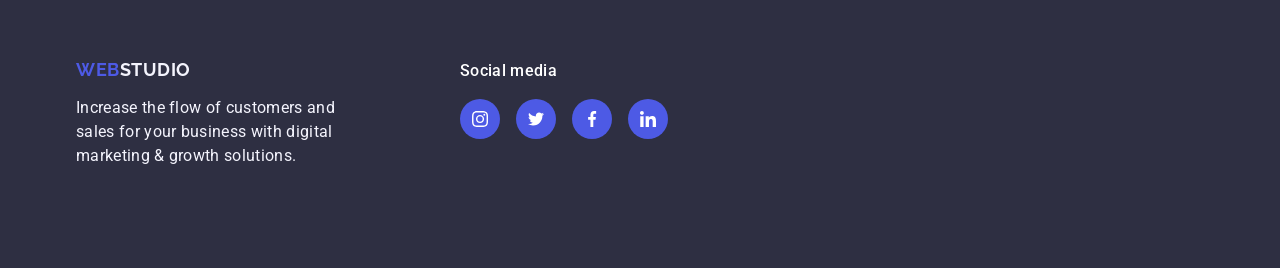
==== commit d34fddfa: "create" ====
--- a/index.html
+++ b/index.html
@@ -1,388 +1,483 @@
 <!DOCTYPE html>
-<html lang="uk">
-   <head>
-      <meta charset="UTF-8">
-      <meta http-equiv="X-UA-Compatible" content="IE=edge">
-      <meta name="viewport" content="width=device-width>, initial-scale=1.0">
-      <title>Студія</title>
-      <link rel="stylesheet" href="https://fonts.googleapis.com/css2?family=Raleway:wght@700&family=Roboto:wght@400;500;700;900&display=swap">
-      <link rel="stylesheet" href="https://cdnjs.cloudflare.com/ajax/libs/modern-normalize/1.1.0/modern-normalize.min.css">
-      <link rel="stylesheet" href="./css/style.css">
-   </head>
-   <body class="page-studio">
-      
-      <!-- Site header-->
-      <header class="page-header">
-         <div class="page-header container">
-            <a href="./index.html" class="logo" lang="en"> <span class="logo first-part">Web</span>Studio</a>
-            <nav class="site-nav">
-               <ul class="site-nav-list">
-                  <li class="site-nav-list item">
-                     <a href="./index.html" class="site-nav-list link current">Студія</a>
-                  </li>
-                  <li class="site-nav-list item">
-                     <a href="./portfolio.html" class="site-nav-list link">Портфоліо</a>
-                  </li>
-                  <li class="site-nav-list item">
-                     <a href="" class="site-nav-list link">Контакти</a>
-                  </li>
-               </ul>
-            </nav>
-            <ul class="contact-list">
-               <li class="contact-list item">
-                     <a href="mailto:info@devstudio.com" class="contact-list link">
-                        <svg class="icon-envelope">
-                           <use class="envelope" href="./images/icons.svg#icon-envelope"></use>
-                        </svg>
-                     info@devstudio.com</a>
-               </li>
-               <li class="contact-list item">
-                  <a href="tel:+380961111111" class="contact-list link">
-                     <svg class="icon-smartphone">
-                        <use href="./images/icons.svg#icon-smartphone"></use>
-                     </svg>
-                     +38 096 111 11 11
-                  </a>
-               </li>
-            </ul>
-         </div>
-      </header>
-      <main>
-
-         <!-- Hero section -->
-         <section class="hero">
-            <div class="hero container">
-               <h1 class="hero-title">Ефективні рішення для вашого бізнесу</h1>
-               <button type="button" class="btn-hero">
-                  Замовити послугу
-               </button>
-            </div>
-         </section>
-         
-         <!-- Features section -->
-         <section class="features">
-            <div class="features-list container">
-               <h2 class="features-title">Особливості</h2>
-               <ul class="features-list">
-                  <li class="features-list item">
-                     <div class="feature-icon">
-                        <svg class="icon-item">
-                           <use href="./images/icons.svg#icon-antenna"></use>
-                        </svg>
-                     </div> 
-                     <h3 class="feature-list title">УВАГА ДО ДЕТАЛЕЙ</h3>
-                     <p>Ідейні міркування, і навіть початок повсякденної роботи з формування позиції.</p>
-                  </li>
-                  <li class="features-list item">
-                     <div class="feature-icon">
-                        <svg class="icon-item">
-                           <use href="./images/icons.svg#icon-clock"></use>
-                        </svg>
-                     </div>
-                     <h3 class="feature-list title">ПУНКТУАЛЬНІСТЬ</h3>
-                     <p>Завдання організації, особливо рамки і місце навчання кадрів тягне у себе.</p>
-                  </li>
-                  <li class="features-list item">
-                     <div class="feature-icon">
-                        <svg class="icon-item">
-                           <use href="./images/icons.svg#icon-diagram"></use>
-                        </svg>
-                     </div>
-                     <h3 class="feature-list title">ПЛАНУВАННЯ</h3>
-                     <p>Так само консультація з широким активом значною мірою зумовлює.</p>
-                  </li>
-                  <li class="features-list item">
-                     <div class="feature-icon">
-                        <svg class="icon-item">
-                           <use href="./images/icons.svg#icon-astronaut"></use>
-                        </svg>
-                     </div>
-                     <h3 class="feature-list title">СУЧАСНІ ТЕХНОЛОГІЇ</h3>
-                     <p>Значимість цих проблем настільки очевидна, що реалізація планових завдань.</p>
-                  </li>
-               </ul>
-            </div>
-         </section>
-         
-         <!-- What we do section -->
-         <section class="work">
-            <div class="work container">
-               <h2 class="work-title">Чим ми займаємося</h2>
-               <ul class="work-list">
-                  <li class="work-item">
-                     <img class="work-img" src="./images/software_for_computers.jpg" alt="програмне забезпечення для комп’ютерів" width="370">
-                  </li>
-                  <li class="work-item">
-                     <img class="work-img" src="./images/mobile_software.jpg" alt="програмне забезпечення для смартфонів" width="370">
-                  </li>
-                  <li class="work-item">
-                     <img class="work-img" src="./images/tablet_software.jpg" alt="програмне забезпечення для планшетів" width="370">
-                  </li>
-               </ul>
-            </div>
-         </section>
-         
-         <!-- Our team section -->
-         <section class="team">
-            <div class="team container">
-               <h2 class="team-title">Наша команда</h2>
-               <ul class="team-list">
-                  <li class="team-list item">
-                     <img class="team-list img" src="./images/product_designer.jpg" alt="Ігор Дем'яненко" width="270">
-                     <div class="team members">
-                        <h3 class="team-list-title">Ігор Дем'яненко</h3>
-                        <p lang="en" class="team-list-text">Product Designer</p>
-                        <ul class="social-network">
-                           <li class="social-network item">
-                              <a href="" class="social-network link">
-                                 <svg class="social-icon">
-                                    <use href="./images/icons.svg#icon-instagram"></use>
-                                 </svg>
-                              </a>
-                           </li>
-                           <li class="social-network item">
-                              <a href="" class="social-network link">
-                                 <svg class="social-icon">
-                                    <use href="./images/icons.svg#icon-twitter"></use>
-                                 </svg>
-                              </a>
-                           </li>
-                           <li class="social-network item">
-                              <a href="" class="social-network link">
-                                 <svg class="social-icon">
-                                    <use href="./images/icons.svg#icon-facebook"></use>
-                                 </svg>
-                              </a>
-                           </li>
-                           <li class="social-network item">
-                              <a href="" class="social-network link">
-                                 <svg class="social-icon">
-                                    <use href="./images/icons.svg#icon-linkedin"></use>
-                                 </svg>
-                              </a>
-                           </li>
-                        </ul>
-                     </div>
-                  </li>
-                  <li class="team-list item">
-                     <img class="team-list img" src="./images/frontend_developer.jpg" alt="Ольга Рєпіна" width="270">
-                     <div class="team members">
-                        <h3 class="team-list-title">Ольга Рєпіна</h3>
-                        <p lang="en" class="team-list-text">Frontend Developer</p>
-                        <ul class="social-network">
-                           <li class="social-network item">
-                              <a href="" class="social-network link">
-                                 <svg class="social-icon">
-                                    <use href="./images/icons.svg#icon-instagram"></use>
-                                 </svg>
-                              </a>
-                           </li>
-                           <li class="social-network item">
-                              <a href="" class="social-network link">
-                                 <svg class="social-icon">
-                                    <use href="./images/icons.svg#icon-twitter"></use>
-                                 </svg>
-                              </a>
-                           </li>
-                           <li class="social-network item">
-                              <a href="" class="social-network link">
-                                 <svg class="social-icon">
-                                    <use href="./images/icons.svg#icon-facebook"></use>
-                                 </svg>
-                              </a>
-                           </li>
-                           <li class="social-network item">
-                              <a href="" class="social-network link">
-                                 <svg class="social-icon">
-                                    <use href="./images/icons.svg#icon-linkedin"></use>
-                                 </svg>
-                              </a>
-                           </li>
-                        </ul>
-                     </div>
-                  </li>
-                  <li class="team-list item">
-                     <img class="team-list img" src="./images/marketing.jpg" alt="Микола Тарасов" width="270">
-                     <div class="team members">
-                        <h3 class="team-list-title">Микола Тарасов</h3>
-                        <p lang="en" class="team-list-text">Marketing</p>
-                        <ul class="social-network">
-                           <li class="social-network item">
-                              <a href="" class="social-network link">
-                                 <svg class="social-icon">
-                                    <use href="./images/icons.svg#icon-instagram"></use>
-                                 </svg>
-                              </a>
-                           </li>
-                           <li class="social-network item">
-                              <a href="" class="social-network link">
-                                 <svg class="social-icon">
-                                    <use href="./images/icons.svg#icon-twitter"></use>
-                                 </svg>
-                              </a>
-                           </li>
-                           <li class="social-network item">
-                              <a href="" class="social-network link">
-                                 <svg class="social-icon">
-                                    <use href="./images/icons.svg#icon-facebook"></use>
-                                 </svg>
-                              </a>
-                           </li>
-                           <li class="social-network item">
-                              <a href="" class="social-network link">
-                                 <svg class="social-icon">
-                                    <use href="./images/icons.svg#icon-linkedin"></use>
-                                 </svg>
-                              </a>
-                           </li>
-                        </ul>
-                     </div>
-                  </li>
-                  <li class="team-list item">
-                     <img class="team-list img" src="./images/ui_designer.jpg" alt="Михайло Єрмаков" width="270">
-                     <div class="team members">
-                        <h3 class="team-list-title">Михайло Єрмаков</h3>
-                        <p lang="en" class="team-list-text">UI Designer</p>
-                        <ul class="social-network">
-                           <li class="social-network item">
-                              <a href="" class="social-network link">
-                                 <svg class="social-icon">
-                                    <use href="./images/icons.svg#icon-instagram"></use>
-                                 </svg>
-                              </a>
-                           </li>
-                           <li class="social-network item">
-                              <a href="" class="social-network link">
-                                 <svg class="social-icon">
-                                    <use href="./images/icons.svg#icon-twitter"></use>
-                                 </svg>
-                              </a>
-                           </li>
-                           <li class="social-network item">
-                              <a href="" class="social-network link">
-                                 <svg class="social-icon">
-                                    <use href="./images/icons.svg#icon-facebook"></use>
-                                 </svg>
-                              </a>
-                           </li>
-                           <li class="social-network item">
-                              <a href="" class="social-network link">
-                                 <svg class="social-icon">
-                                    <use href="./images/icons.svg#icon-linkedin"></use>
-                                 </svg>
-                              </a>
-                           </li>
-                        </ul>
-                     </div>
-                  </li>
-               </ul>
-            </div>
-         </section>
-
-         <!-- Regular customers Section -->
-         <section class="customers">
-            <div class="customers container">
-               <h2 class="customers-title">Постійні клієнти</h2>
-               <ul class="customers-list">
-                  <li class="customers-list item">
-                     <a class="customers-list-link" href="">
-                        <svg class="customers-icon">
-                           <use href="./images/icons.svg#icon-group-1"></use>
-                        </svg>
-                     </a>
-                  </li>
-                  <li class="customers-list item">
-                     <a class="customers-list-link" href="">
-                        <svg class="customers-icon">
-                           <use href="./images/icons.svg#icon-group-2"></use>
-                        </svg>
-                     </a>
-                  </li>
-                  <li class="customers-list item">
-                     <a class="customers-list-link" href="">
-                        <svg class="customers-icon">
-                           <use href="./images/icons.svg#icon-group-3"></use>
-                        </svg>
-                     </a>
-                  </li>
-                  <li class="customers-list item">
-                     <a class="customers-list-link" href="">
-                        <svg class="customers-icon">
-                           <use href="./images/icons.svg#icon-group-4"></use>
-                        </svg>
-                     </a>
-                  </li>
-                  <li class="customers-list item">
-                     <a class="customers-list-link" href="">
-                        <svg class="customers-icon">
-                           <use href="./images/icons.svg#icon-group-5"></use>
-                        </svg>
-                     </a>
-                  </li>
-                  <li class="customers-list item" >
-                     <a class="customers-list-link" href="">
-                        <svg class="customers-icon" >
-                           <use href="./images/icons.svg#icon-group-6"></use>
-                        </svg>
-                     </a>
-                  </li>
-               </ul>
-            </div>
-         </section>
-      </main>
-      
-      <!-- Contact section -->
-      <footer class="page-footer">
-         <div class="page-footer container">
-            <div class="page-footer-contact">
-            <a href="./index.html" class="page-footer logo"> <span class="logo first-part">Web</span>Studio</a>
-            <address class="contact">
-               <ul class="footer-contact-list">
-                  <li class="footer-contact-list item">
-                     <a href="https://goo.gl/maps/CPtrU1FHBa2aNyZL9" target="_blank" rel="noopener noreferrer nofollow"class="footer-contact-list-link location"> м. Київ, пр-т Лесі Українки, 26</a>
-                  </li>
-                  <li class="footer-contact-list item">
-                     <a href="mailto:info@example.com" class="footer-contact-list-link">info@example.com</a>
-                  </li>
-                  <li class="footer-contact-list item">
-                     <a href="tel:+380991111111" class="footer-contact-list-link">+38 099 111 11 11</a>
-                  </li>
-               </ul>
-            </address>
-            </div>
-            <div class="page-footer social-network">
-               <p class="page-footer-title">Приєднуйтесь</p>
-               <ul class="social-network">
-               <li class="social-network item">
-                  <a href="" class="social-network link">
-                     <svg class="social-icon">
+<html lang="en">
+  <head>
+    <meta charset="UTF-8" />
+    <meta name="viewport" content="width=device-width, initial-scale=1.0" />
+    <link rel="preconnect" href="https://fonts.googleapis.com" />
+    <link rel="preconnect" href="https://fonts.gstatic.com" crossorigin />
+    <link
+      href="https://fonts.googleapis.com/css2?family=Raleway:wght@700&family=Roboto:wght@400;500;700&display=swap"
+      rel="stylesheet"
+    />
+    <link
+      rel="stylesheet"
+      href="https://cdnjs.cloudflare.com/ajax/libs/modern-normalize/2.0.0/modern-normalize.min.css"
+    />
+    <link rel="stylesheet" href="./css/styles.css" />
+    <title>Document</title>
+  </head>
+
+  <body>
+    <!-- Header section -->
+    <header class="header">
+      <div class="container">
+        <nav class="header__menu">
+          <a class="logo" href="./index.html"
+            >Web<span class="logo__header">Studio</span></a
+          >
+          <ul class="header__list">
+            <li class="header__item">
+              <a
+                class="header__link header__link--effect header__link--active"
+                href="./index.html"
+                >Studio</a
+              >
+            </li>
+            <li class="header__item">
+              <a class="header__link header__link--effect" href="">Portfolio</a>
+            </li>
+            <li class="header__item">
+              <a class="header__link header__link--effect" href="">Contacts</a>
+            </li>
+          </ul>
+        </nav>
+        <address class="header__address">
+          <ul class="address__list">
+            <li class="address__item">
+              <a
+                class="address__link address__link--effect"
+                href="mailto:info@devstudio.com"
+                >info@devstudio.com
+              </a>
+            </li>
+            <li class="address__item">
+              <a
+                class="address__link address__link--effect"
+                href="tel:+110001111111"
+                >+11 (000) 111-11-11
+              </a>
+            </li>
+          </ul>
+        </address>
+      </div>
+    </header>
+
+    <!-- Unique content -->
+    <main class="main">
+      <!-- Hero section -->
+      <section class="hero">
+        <div class="container">
+          <h1 class="hero__title">Effective Solutions for Your Business</h1>
+          <button class="hero__button hero__button--effect" type="button">
+            Order Service
+          </button>
+        </div>
+      </section>
+
+      <!-- Our Benefits section -->
+      <section class="benefits section">
+        <div class="container">
+          <h2 class="title visually-hidden">Our benefits</h2>
+          <ul class="benefits__list">
+            <li class="benefits__item">
+              <div class="benefits__icons">
+                <svg class="benefits__icon" width="64" height="64">
+                  <use href="./images/icons.svg#icon-antenna"></use>
+                </svg>
+              </div>
+              <h3 class="benefits__subtitle">Strategy</h3>
+              <p class="benefits__text">
+                Our goal is to identify the business problem to walk away with
+                the perfect and creative solution.
+              </p>
+            </li>
+            <li class="benefits__item">
+              <div class="benefits__icons">
+                <svg class="benefits__icon" width="64" height="64">
+                  <use href="./images/icons.svg#icon-clock"></use>
+                </svg>
+              </div>
+              <h3 class="benefits__subtitle">Punctuality</h3>
+              <p class="benefits__text">
+                Bring the key message to the brand's audience for the best price
+                within the shortest possible time.
+              </p>
+            </li>
+            <li class="benefits__item">
+              <div class="benefits__icons">
+                <svg class="benefits__icon" width="64" height="64">
+                  <use href="./images/icons.svg#icon-diagram"></use>
+                </svg>
+              </div>
+              <h3 class="benefits__subtitle">Diligence</h3>
+              <p class="benefits__text">
+                Research and confirm brands that present the strongest digital
+                growth opportunities and minimize risk.
+              </p>
+            </li>
+            <li class="benefits__item">
+              <div class="benefits__icons">
+                <svg class="benefits__icon" width="64" height="64">
+                  <use href="./images/icons.svg#icon-astronaut"></use>
+                </svg>
+              </div>
+              <h3 class="benefits__subtitle">Technologies</h3>
+              <p class="benefits__text">
+                Design practice focused on digital experiences. We bring forth a
+                deep passion for problem-solving.
+              </p>
+            </li>
+          </ul>
+        </div>
+      </section>
+
+      <!-- Our Team section -->
+      <section class="team section">
+        <div class="container">
+          <h2 class="title">Our Team</h2>
+          <ul class="team__list">
+            <li class="team__item">
+              <img
+                class="team__img"
+                src="./images/Product_Designer.jpg"
+                alt="Product Designer"
+                width="264"
+              />
+              <div class="card__content">
+                <h3 class="team__subtitle">Mark Guerrero</h3>
+                <p class="team__text">Product Designer</p>
+                <ul class="socials">
+                  <li class="socials__item">
+                    <a href="" class="socials__link">
+                      <svg class="socials__icon" width="16" height="16">
                         <use href="./images/icons.svg#icon-instagram"></use>
-                     </svg>
-                  </a>
-               </li>
-               <li class="social-network item">
-                  <a href="" class="social-network link">
-                     <svg class="social-icon">
+                      </svg>
+                    </a>
+                  </li>
+                  <li class="socials__item">
+                    <a href="" class="socials__link">
+                      <svg class="socials__icon" width="16" height="16">
                         <use href="./images/icons.svg#icon-twitter"></use>
-                     </svg>
-                  </a>
-               </li>
-               <li class="social-network item">
-                  <a href="" class="social-network link">
-                     <svg class="social-icon">
+                      </svg>
+                    </a>
+                  </li>
+                  <li class="socials__item">
+                    <a href="" class="socials__link">
+                      <svg class="socials__icon" width="16" height="16">
                         <use href="./images/icons.svg#icon-facebook"></use>
-                     </svg>
-                  </a>
-               </li>
-               <li class="social-network item">
-                  <a href="" class="social-network link">
-                     <svg class="social-icon">
+                      </svg>
+                    </a>
+                  </li>
+                  <li class="socials__item">
+                    <a href="" class="socials__link">
+                      <svg class="socials__icon" width="16" height="16">
                         <use href="./images/icons.svg#icon-linkedin"></use>
-                     </svg>
-                  </a>
-               </li>
-            </ul>
-         </div>
-      </footer>
-   </body>
-</html>+                      </svg>
+                    </a>
+                  </li>
+                </ul>
+              </div>
+            </li>
+            <li class="team__item">
+              <img
+                class="team__img"
+                src="./images/Frontend_Developer.jpg"
+                alt="Frontend Developer"
+                width="264"
+              />
+              <div class="card__content">
+                <h3 class="team__subtitle">Tom Ford</h3>
+                <p class="team__text">Frontend Developer</p>
+                <ul class="socials">
+                  <li class="socials__item">
+                    <a href="" class="socials__link">
+                      <svg class="socials__icon" width="16" height="16">
+                        <use href="./images/icons.svg#icon-instagram"></use>
+                      </svg>
+                    </a>
+                  </li>
+                  <li class="socials__item">
+                    <a href="" class="socials__link">
+                      <svg svg class="socials__icon" width="16" height="16">
+                        <use href="./images/icons.svg#icon-twitter"></use>
+                      </svg>
+                    </a>
+                  </li>
+                  <li class="socials__item">
+                    <a href="" class="socials__link">
+                      <svg class="socials__icon" width="16" height="16">
+                        <use href="./images/icons.svg#icon-facebook"></use>
+                      </svg>
+                    </a>
+                  </li>
+                  <li class="socials__item">
+                    <a href="" class="socials__link">
+                      <svg class="socials__icon" width="16" height="16">
+                        <use href="./images/icons.svg#icon-linkedin"></use>
+                      </svg>
+                    </a>
+                  </li>
+                </ul>
+              </div>
+            </li>
+            <li class="team__item">
+              <img
+                class="team__img"
+                src="./images/Marketing.jpg"
+                width="264"
+                alt="Marketing"
+              />
+              <div class="card__content">
+                <h3 class="team__subtitle">Camila Garcia</h3>
+                <p class="team__text">Marketing</p>
+                <ul class="socials">
+                  <li class="socials__item">
+                    <a class="socials__link" href="">
+                      <svg class="socials__icon" width="16" height="16">
+                        <use href="./images/icons.svg#icon-instagram"></use>
+                      </svg>
+                    </a>
+                  </li>
+                  <li class="socials__item">
+                    <a href="" class="socials__link">
+                      <svg class="socials__icon" width="16" height="16">
+                        <use href="./images/icons.svg#icon-twitter"></use>
+                      </svg>
+                    </a>
+                  </li>
+                  <li class="socials__item">
+                    <a href="" class="socials__link">
+                      <svg class="socials__icon" width="16" height="16">
+                        <use href="./images/icons.svg#icon-facebook"></use>
+                      </svg>
+                    </a>
+                  </li>
+                  <li class="socials__item">
+                    <a href="" class="socials__link">
+                      <svg class="socials__icon" width="16" height="16">
+                        <use href="./images/icons.svg#icon-linkedin"></use>
+                      </svg>
+                    </a>
+                  </li>
+                </ul>
+              </div>
+            </li>
+            <li class="team__item">
+              <img
+                class="team__img"
+                src="./images/UI_Designer.jpg"
+                alt="UI Designer"
+                width="264"
+              />
+              <div class="card__content">
+                <h3 class="team__subtitle">Daniel Wilson</h3>
+                <p class="team__text">UI Designer</p>
+                <ul class="socials">
+                  <li class="socials__item">
+                    <a href="" class="socials__link">
+                      <svg class="socials__icon" width="16" height="16">
+                        <use href="./images/icons.svg#icon-instagram"></use>
+                      </svg>
+                    </a>
+                  </li>
+                  <li class="socials__item">
+                    <a href="" class="socials__link">
+                      <svg class="socials__icon" width="16" height="16">
+                        <use href="./images/icons.svg#icon-twitter"></use>
+                      </svg>
+                    </a>
+                  </li>
+                  <li class="socials__item">
+                    <a href="" class="socials__link">
+                      <svg class="socials__icon" width="16" height="16">
+                        <use href="./images/icons.svg#icon-facebook"></use>
+                      </svg>
+                    </a>
+                  </li>
+                  <li class="socials__item">
+                    <a href="" class="socials__link">
+                      <svg class="socials__icon" width="16" height="16">
+                        <use href="./images/icons.svg#icon-linkedin"></use>
+                      </svg>
+                    </a>
+                  </li>
+                </ul>
+              </div>
+            </li>
+          </ul>
+        </div>
+      </section>
+
+      <!-- Our Portfolio section -->
+      <section class="portfolio section">
+        <div class="container">
+          <h2 class="title">Our Portfolio</h2>
+          <ul class="portfolio__list">
+            <li class="portfolio__item">
+              <div class="wrapper">
+                <img
+                  class="portfolio__img"
+                  src="./images/Banking_App.jpg"
+                  alt="Banking App"
+                  width="360"
+                />
+                <p class="overlay">
+                  14 Stylish and User-Friendly App Design Concepts · Task
+                  Manager App · Calorie Tracker App · Exotic Fruit Ecommerce App
+                  · Cloud Storage App
+                </p>
+              </div>
+              <div class="card__content">
+                <h3 class="portfolio__subtitle">Banking App</h3>
+                <p class="portfolio__text">App</p>
+              </div>
+            </li>
+            <li class="portfolio__item">
+              <div class="wrapper">
+                <img
+                  class="portfolio__img"
+                  src="./images/Cashless_Payment.jpg"
+                  alt="Cashless Payment"
+                  width="360"
+                />
+                <p class="overlay">
+                  14 Stylish and User-Friendly App Design Concepts · Task
+                  Manager App · Calorie Tracker App · Exotic Fruit Ecommerce App
+                  · Cloud Storage App
+                </p>
+              </div>
+              <div class="card__content">
+                <h3 class="portfolio__subtitle">Cashless Payment</h3>
+                <p class="portfolio__text">Marketing</p>
+              </div>
+            </li>
+            <li class="portfolio__item">
+              <div class="wrapper">
+                <img
+                  class="portfolio__img"
+                  src="./images/Meditation_App.jpg"
+                  alt="Meditation App"
+                  width="360"
+                />
+                <p class="overlay">
+                  14 Stylish and User-Friendly App Design Concepts · Task
+                  Manager App · Calorie Tracker App · Exotic Fruit Ecommerce App
+                  · Cloud Storage App
+                </p>
+              </div>
+              <div class="card__content">
+                <h3 class="portfolio__subtitle">Meditation App</h3>
+                <p class="portfolio__text">App</p>
+              </div>
+            </li>
+            <li class="portfolio__item">
+              <div class="wrapper">
+                <img
+                  class="portfolio__img"
+                  src="./images/Taxi_Service.jpg"
+                  alt="Taxi Service"
+                  width="360"
+                />
+                <p class="overlay">
+                  14 Stylish and User-Friendly App Design Concepts · Task
+                  Manager App · Calorie Tracker App · Exotic Fruit Ecommerce App
+                  · Cloud Storage App
+                </p>
+              </div>
+              <div class="card__content">
+                <h3 class="portfolio__subtitle">Taxi Service</h3>
+                <p class="portfolio__text">Marketing</p>
+              </div>
+            </li>
+            <li class="portfolio__item">
+              <div class="wrapper">
+                <img
+                  class="portfolio__img"
+                  src="./images/Screen_Illustrations.jpg"
+                  alt="Screen Illustrations"
+                  width="360"
+                />
+                <p class="overlay">
+                  14 Stylish and User-Friendly App Design Concepts · Task
+                  Manager App · Calorie Tracker App · Exotic Fruit Ecommerce App
+                  · Cloud Storage App
+                </p>
+              </div>
+              <div class="card__content">
+                <h3 class="portfolio__subtitle">Screen Illustrations</h3>
+                <p class="portfolio__text">Design</p>
+              </div>
+            </li>
+            <li class="portfolio__item">
+              <div class="wrapper">
+                <img
+                  class="portfolio__img"
+                  src="./images/Online_Courses.jpg"
+                  alt="Online Courses"
+                  width="360"
+                />
+                <p class="overlay">
+                  14 Stylish and User-Friendly App Design Concepts · Task
+                  Manager App · Calorie Tracker App · Exotic Fruit Ecommerce App
+                  · Cloud Storage App
+                </p>
+              </div>
+              <div class="card__content">
+                <h3 class="portfolio__subtitle">Online Courses</h3>
+                <p class="portfolio__text">Marketing</p>
+              </div>
+            </li>
+          </ul>
+        </div>
+      </section>
+    </main>
+
+    <!-- Footer section -->
+    <footer class="footer">
+      <div class="container">
+        <div class="footer__logo">
+          <a class="logo" href="./index.html"
+            >Web<span class="logo__footer">Studio</span>
+          </a>
+          <p class="footer__text">
+            Increase the flow of customers and sales for your business with
+            digital marketing & growth solutions.
+          </p>
+        </div>
+        <div class="footer__icons">
+          <p class="title__icons">Social media</p>
+          <ul class="socials">
+            <li class="socials__item">
+              <a class="socials__link" href="">
+                <svg class="socials__icon" width="16" height="16">
+                  <use href="./images/icons.svg#icon-instagram"></use>
+                </svg>
+              </a>
+            </li>
+            <li class="socials__item">
+              <a href="" class="socials__link">
+                <svg class="socials__icon" width="16" height="16">
+                  <use href="./images/icons.svg#icon-twitter"></use>
+                </svg>
+              </a>
+            </li>
+            <li class="socials__item">
+              <a href="" class="socials__link">
+                <svg class="socials__icon" width="16" height="16">
+                  <use href="./images/icons.svg#icon-facebook"></use>
+                </svg>
+              </a>
+            </li>
+            <li class="socials__item">
+              <a href="" class="socials__link">
+                <svg class="socials__icon" width="16" height="16">
+                  <use href="./images/icons.svg#icon-linkedin"></use>
+                </svg>
+              </a>
+            </li>
+          </ul>
+        </div>
+      </div>
+    </footer>
+  </body>
+</html>
--- a/css/styles.css
+++ b/css/styles.css
@@ -0,0 +1,457 @@
+/* Reset styles */
+   h1, h2, h3, h4, h5, h6, p {
+      margin: 0;
+   }
+
+   ul, ol  {
+   list-style-type: none;
+   margin: 0;
+   padding: 0;
+   }
+
+   a {
+   color: currentColor;
+   text-decoration: none;
+   }
+   
+   button {
+   font-family: inherit;
+   color: currentColor;
+   background-color: transparent;
+   cursor: pointer;
+   }
+   
+   img {
+   display: block;
+   max-width: 100%;
+   height: auto;
+   }
+
+:focus {
+   outline: none;
+}
+
+/* Common styles */
+
+body {font-family:"Roboto", sans-serif; 
+   background-color: #FFFFFF;
+   color: #434455;
+}
+
+h2 {
+   text-align: center;
+   color: #2E2F42;
+   font-size: 36px;
+   font-weight: 700;
+   line-height: 1.11;
+   letter-spacing: 0.72px;
+   text-transform: capitalize;
+}
+
+h3 {
+   color: #2E2F42;
+   font-size: 20px;
+   font-weight: 500;
+   line-height: 1.2;
+   letter-spacing: 0.4px;
+}
+
+p {
+   font-size: 16px;
+   font-weight: 400;
+   line-height: 1.5;
+   letter-spacing: 0.32px;
+}
+
+.container {
+   width: 1158px;
+   padding-right: 15px;
+   padding-left: 15px;
+   margin-right: auto;
+   margin-left: auto;
+}
+
+.section {
+   padding-top: 120px;
+   padding-bottom: 120px;
+}
+
+.card__content {
+   padding-top: 32px;
+   padding-bottom: 32px;
+}
+
+.visually-hidden {
+   position: absolute;
+   width: 1px;
+   height: 1px;
+   margin: -1px;
+   border: 0;
+   padding: 0;
+   white-space: nowrap;
+   clip-path: inset(100%);
+   clip: rect(0 0 0 0);
+   overflow: hidden;
+}
+
+
+
+ /* Header section */
+
+.header {
+   border-bottom: 1px solid #e7e9fc
+}
+
+.header .container {
+   display: flex;
+   align-items: center;
+}
+
+.header__menu {
+   display: flex;
+   align-items: center;
+}
+
+.logo {
+   display: block;
+   margin-right: 76px;
+
+   color: #4D5AE5;
+   font-family: "Raleway", sans-serif;
+   font-weight: 700;
+   font-size: 18px;
+   line-height: 1.17;
+   letter-spacing: 0.54px;
+   text-transform: uppercase;
+}
+
+.logo__header {
+   color: #2E2F42;
+}
+
+.header__list {
+   display: flex;
+   margin-right: 332px;
+}
+
+.header__item {
+   margin-right: 40px;
+   
+}
+
+.header__item:last-child {
+   margin-right: 0;
+}
+
+.header__link {
+   position: relative;
+   display: block;
+   padding-top: 24px;
+   padding-bottom: 24px;
+
+   color: #2E2F42;
+   font-size: 16px;
+   font-weight: 500;
+   line-height: 1.5;
+   letter-spacing: 0.32px;
+
+   transition: color 250ms cubic-bezier(0.4, 0, 0.2, 1);
+}
+
+.header__link--active::after {
+   content: " ";
+   position: absolute;
+   bottom: -1px;
+   display: block;
+   width: 100%;
+   height: 4px;
+   border-radius: 2px;
+   background:#404BBF;
+}
+
+.header__link--effect:focus,
+.header__link--effect:hover {
+   color: #404bbf;
+}
+
+
+address {
+   font-style: normal;
+} 
+
+.address__list {
+   display: flex;
+   gap: 40px;
+}
+
+.address__link {
+   display: block;
+   padding-top: 24px;
+   padding-bottom: 24px;
+}
+
+.address__link--effect:focus,
+.address__link--effect:hover {
+   color:#404bbf;
+}
+
+.address__link, .benefits__text, .team__text, .portfolio__text {
+   color: #434455;
+   font-size: 16px;
+   line-height: 1.5;
+   letter-spacing: 0.32px;
+}
+
+
+/* Hero section */
+.hero {
+   padding-top: 188px;
+   padding-bottom: 188px;
+   
+   text-align: center;
+   
+   background-image: 
+   linear-gradient(
+      to bottom, 
+      rgba(46, 47, 66, 0.70), 
+      rgba(46, 47, 66, 0.70)
+      ), 
+      url(/images/people-office.jpg);
+   background-repeat: no-repeat;
+   background-size: cover;
+}
+
+.hero .container {
+   padding-top: 0;
+   padding-bottom: 0;
+   
+}
+
+.hero__title {
+   max-width: 496px;
+   margin-right: auto;
+   margin-left: auto;
+   margin-bottom: 48px;
+   color: #FFF;
+   font-size: 56px;
+   font-weight: 700;
+   line-height: 1.07;
+   letter-spacing: 1.12px;
+}
+
+.hero__button {
+   display: block;
+   min-width: 169px;
+   height: 56px;
+   padding: 15px 31px;
+   margin-right: auto;
+   margin-left: auto;
+
+   
+   background-color: #4D5AE5;
+   color: #FFF;
+   font-size: 16px;
+   font-weight: 500;
+   line-height: 1.5;
+   letter-spacing: 0.64px;
+      
+   cursor: pointer;
+
+   border: none;
+   border-radius: 4px;
+   box-shadow: 0px 4px 4px 0px rgba(0, 0, 0, 0.15);
+
+   transition: background-color 250ms cubic-bezier(0.4, 0, 0.2, 1);
+}
+
+.hero__button--effect:focus,
+.hero__button--effect:hover {
+   background-color: #404BBF; 
+}
+
+/* Our Benefits section */
+.benefits__list {
+   display: flex;
+   gap: 24px;
+}
+
+.benefits__item {
+   width: 264px;
+}
+
+.benefits__subtitle {
+   margin-bottom: 8px;
+}
+
+.benefits__icons {
+   display: flex;
+   width: 264px;
+   height: 112px;
+   justify-content: center;
+   align-items: center;
+   background-color: #F4F4FD;
+   border: 1px solid #8E8F99;
+   border-radius: 4px;
+   margin-bottom: 8px;
+   }
+
+
+/* Our Team section */
+.team {
+   background-color: #F4F4FD;
+}
+
+.team .title {
+   margin-bottom: 72px;
+}
+
+.team__list {
+   display: flex;
+   gap: 24px;
+}
+
+.team__item {
+   background-color: #FFFFFF;
+   border-radius: 0px 0px 4px 4px;
+   box-shadow: 0px 2px 1px 0px rgba(46, 47, 66, 0.08), 0px 1px 1px 0px rgba(46, 47, 66, 0.16), 0px 1px 6px 0px rgba(46, 47, 66, 0.08);
+}
+
+.team .card__content {
+   text-align: center;
+}
+
+.team__subtitle {
+   margin-bottom: 8px;
+}
+
+.socials {
+   display: flex;
+   justify-content: center;
+   align-items: center;
+   gap: 24px;
+   margin-top: 8px;
+}
+
+.socials__item {
+   width: 40px;
+   height: 40px;
+   
+}
+.socials__link {
+   display: flex;
+   justify-content: center;
+   align-items: center;
+   width: 100%;
+   height: 100%;
+   fill: white;
+   background-color: #4D5AE5;
+   border-radius: 50%;
+   transition: background-color 250ms cubic-bezier(0.4, 0, 0.2, 1);
+}
+.socials__link:hover,
+.socials__link:focus {
+   background-color: #404BBF;
+}
+
+
+/* Our Portfolio section */
+
+.portfolio .title {
+   margin-bottom: 72px;
+}
+
+.portfolio__list {
+   display: flex;
+   flex-wrap: wrap;
+   column-gap: 24px;
+   row-gap: 48px;
+}
+
+.portfolio__item {
+   width: calc((100% - 48px) / 3);
+   transform: translateY();
+}
+
+.portfolio__item:hover .overlay {
+   transform: translateY(0);
+}
+
+.portfolio .card__content {
+   padding: 32px 16px;
+   border: 1px solid #e7e9fc;
+   border-top: none;
+}
+
+.portfolio__subtitle {
+   margin-bottom: 8px;
+}
+
+.wrapper {
+   position: relative;
+   overflow: hidden;
+}
+.overlay {
+   position:absolute;
+   bottom: 0;
+   left: 0;
+   width: 100%;
+   height: 100%;
+   display: flex;
+   justify-content: center;
+   padding: 40px 32px;
+   background-color: #4D5AE5;
+
+   color: #F4F4FD;
+   font-family: Roboto;
+   transform: translateY(100%);
+   transition: transform 250ms cubic-bezier(0.4, 0, 0.2, 1);
+}
+
+/* Footer section */
+.footer {
+   background-color: #2E2F42;
+   padding-top: 100px;
+   padding-bottom: 100px;
+}
+
+.footer .container {
+   display: flex;
+}
+
+.footer__logo {
+   margin-right: 120px;
+}
+
+.footer .logo {
+   display: inline-block;
+   margin-bottom: 16px;
+}
+
+.logo__footer {
+   color: #F4F4FD;
+}
+
+.footer__text {
+   width: 264px;
+   color: #F4F4FD;
+}
+
+.title__icons {
+   margin-bottom: 16px;
+   color: white;
+   font-family: Roboto;
+   font-size: 16px;
+   font-style: normal;
+   font-weight: 500;
+   line-height: 24px;
+   letter-spacing: 0.32px;
+}
+
+.footer__icons .socials {
+   gap: 16px;
+}
+
+.footer__icons .socials__link:hover,
+.footer__icons .socials__link:focus {
+   background-color: #31D0AA;
+}
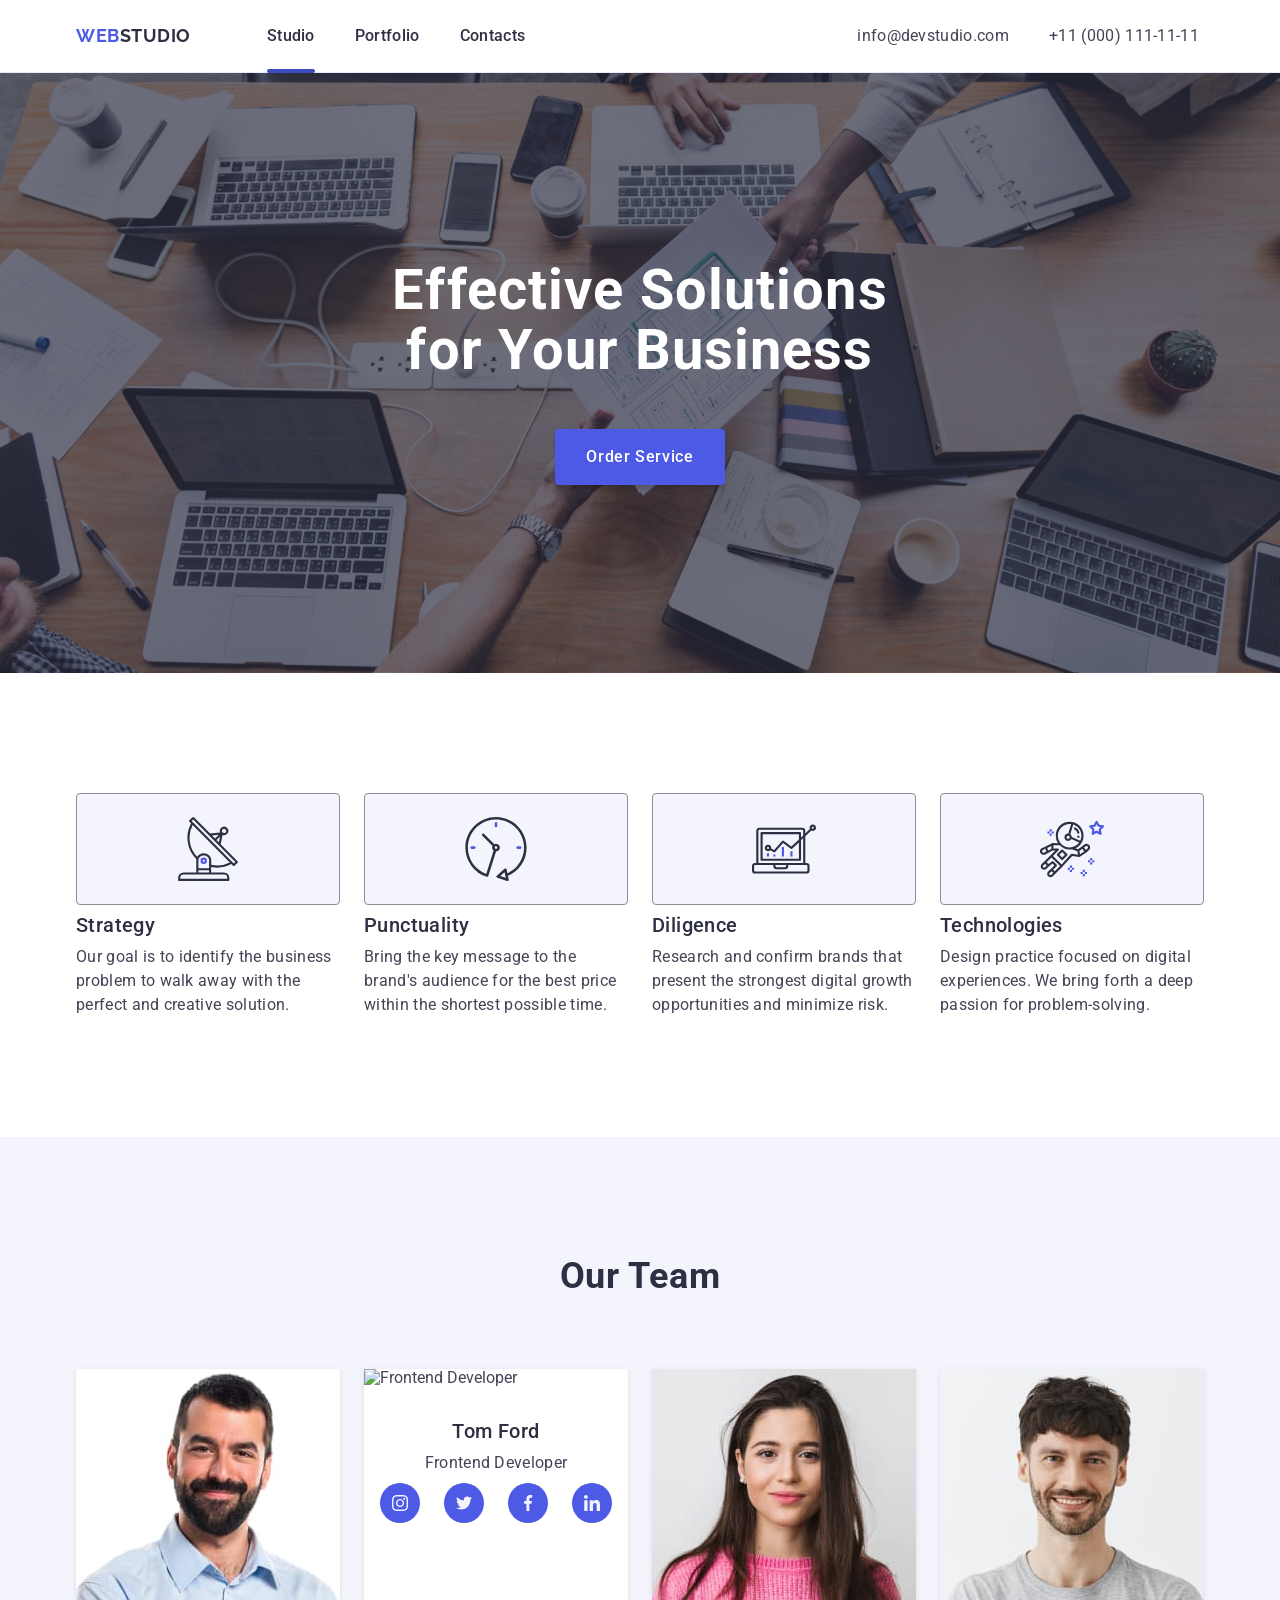
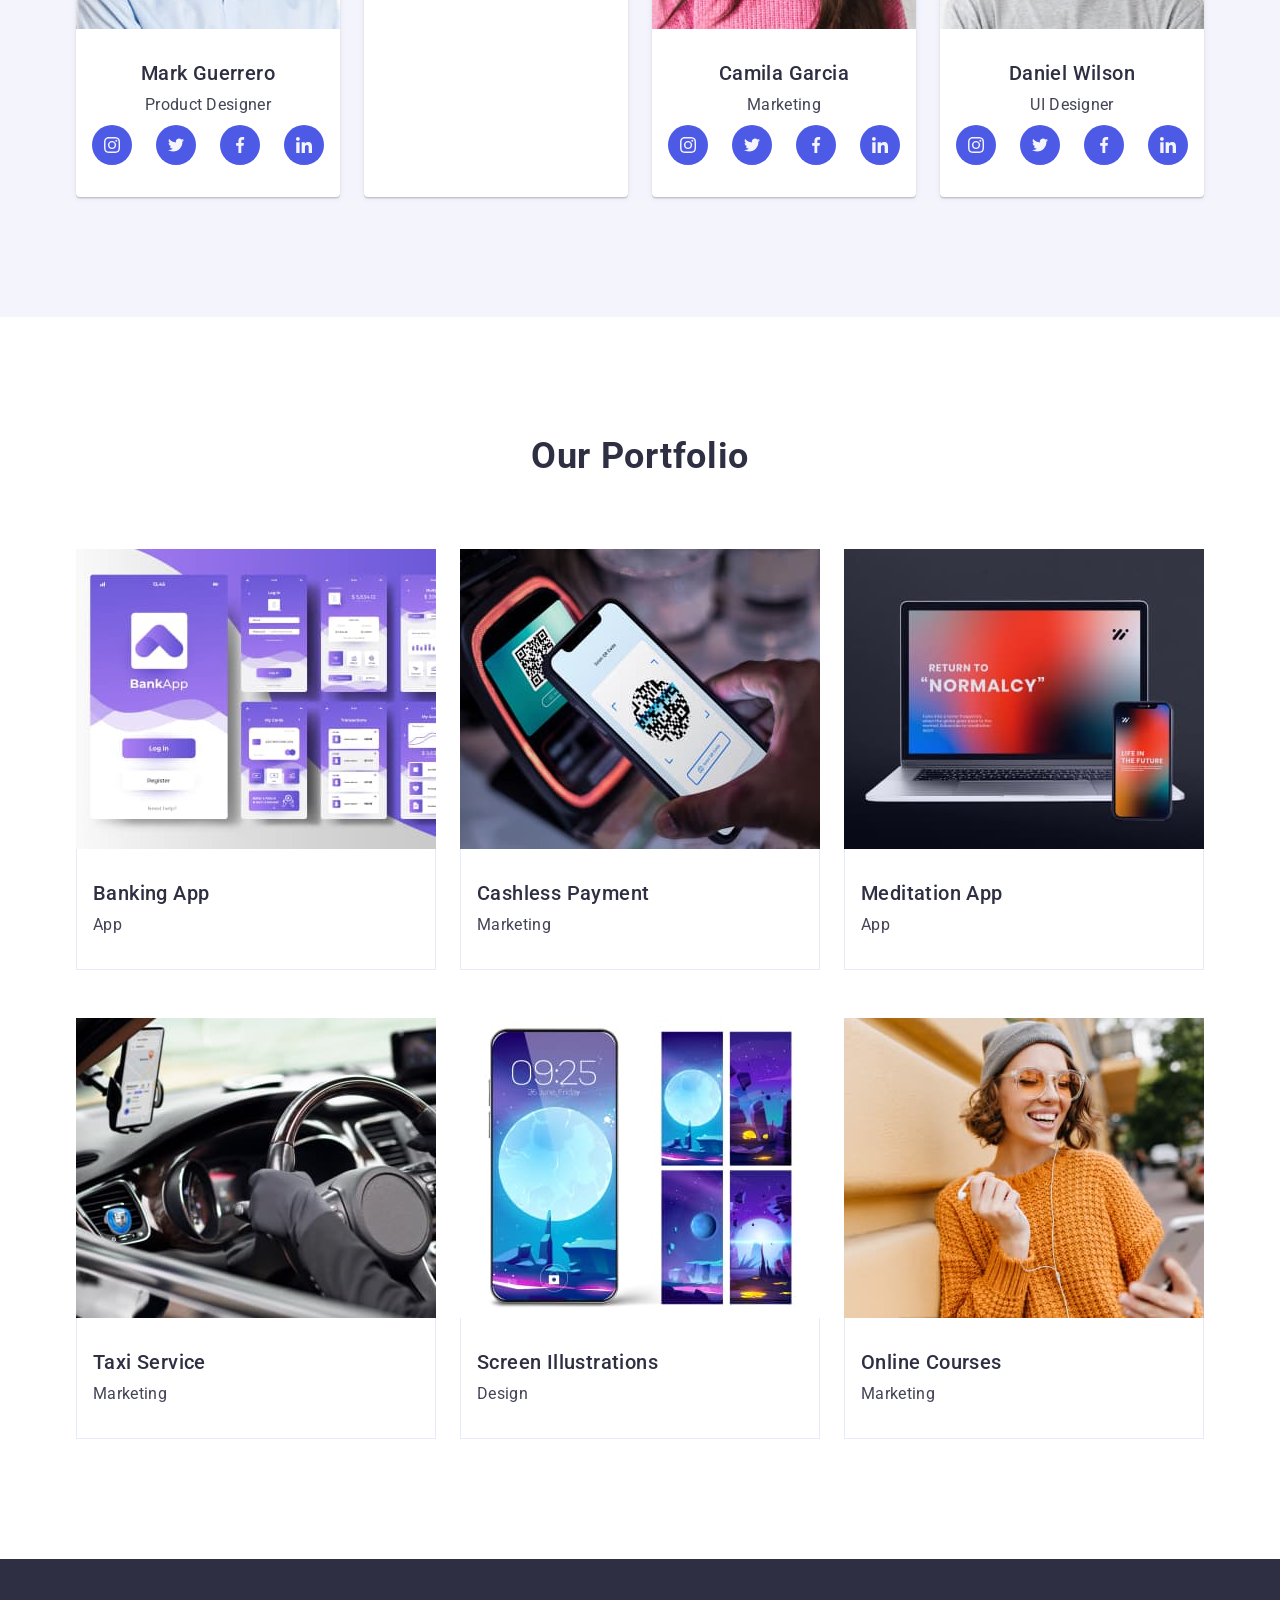
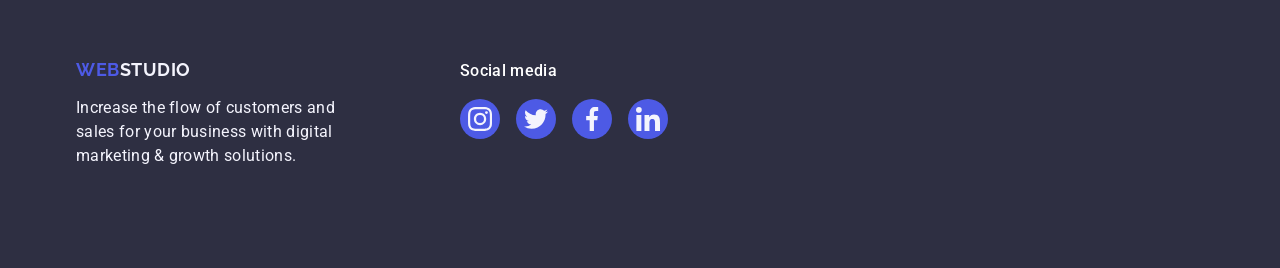
==== commit 817ab844: "update" ====
--- a/index.html
+++ b/index.html
@@ -449,28 +449,28 @@
           <ul class="socials">
             <li class="socials__item">
               <a class="socials__link" href="">
-                <svg class="socials__icon" width="16" height="16">
+                <svg class="socials__icon" width="24" height="24">
                   <use href="./images/icons.svg#icon-instagram"></use>
                 </svg>
               </a>
             </li>
             <li class="socials__item">
               <a href="" class="socials__link">
-                <svg class="socials__icon" width="16" height="16">
+                <svg class="socials__icon" width="24" height="24">
                   <use href="./images/icons.svg#icon-twitter"></use>
                 </svg>
               </a>
             </li>
             <li class="socials__item">
               <a href="" class="socials__link">
-                <svg class="socials__icon" width="16" height="16">
+                <svg class="socials__icon" width="24" height="24">
                   <use href="./images/icons.svg#icon-facebook"></use>
                 </svg>
               </a>
             </li>
             <li class="socials__item">
               <a href="" class="socials__link">
-                <svg class="socials__icon" width="16" height="16">
+                <svg class="socials__icon" width="24" height="24">
                   <use href="./images/icons.svg#icon-linkedin"></use>
                 </svg>
               </a>
--- a/css/styles.css
+++ b/css/styles.css
@@ -188,6 +188,7 @@
    display: block;
    padding-top: 24px;
    padding-bottom: 24px;
+   transition: color 250ms cubic-bezier(0.4, 0, 0.2, 1);
 }
 
 .address__link--effect:focus,
@@ -219,9 +220,11 @@
       url(/images/people-office.jpg);
    background-repeat: no-repeat;
    background-size: cover;
+   background-position: center;
 }
 
 .hero .container {
+   max-width: 1440px;
    padding-top: 0;
    padding-bottom: 0;
    
@@ -261,6 +264,7 @@
    border-radius: 4px;
    box-shadow: 0px 4px 4px 0px rgba(0, 0, 0, 0.15);
 
+   
    transition: background-color 250ms cubic-bezier(0.4, 0, 0.2, 1);
 }
 
@@ -314,6 +318,14 @@
    background-color: #FFFFFF;
    border-radius: 0px 0px 4px 4px;
    box-shadow: 0px 2px 1px 0px rgba(46, 47, 66, 0.08), 0px 1px 1px 0px rgba(46, 47, 66, 0.16), 0px 1px 6px 0px rgba(46, 47, 66, 0.08);
+   transition: box-shadow 2550ms cubic-bezier(0.4, 0, 0.2, 1);;
+}
+
+.team__item:hover,
+.team__item:focus { 
+   box-shadow: 0px 1px 6px rgba(46, 47, 66, 0.08),
+         0px 1px 1px rgba(46, 47, 66, 0.16),
+         0px 1px 1px rgba(46, 47, 66, 0.08);
 }
 
 .team .card__content {
@@ -335,18 +347,19 @@
 .socials__item {
    width: 40px;
    height: 40px;
-   
-}
+}
+
 .socials__link {
    display: flex;
    justify-content: center;
    align-items: center;
    width: 100%;
    height: 100%;
-   fill: white;
+   fill:#f4f4fd;
    background-color: #4D5AE5;
    border-radius: 50%;
    transition: background-color 250ms cubic-bezier(0.4, 0, 0.2, 1);
+   
 }
 .socials__link:hover,
 .socials__link:focus {
@@ -416,6 +429,7 @@
 
 .footer .container {
    display: flex;
+   align-items: baseline;
 }
 
 .footer__logo {
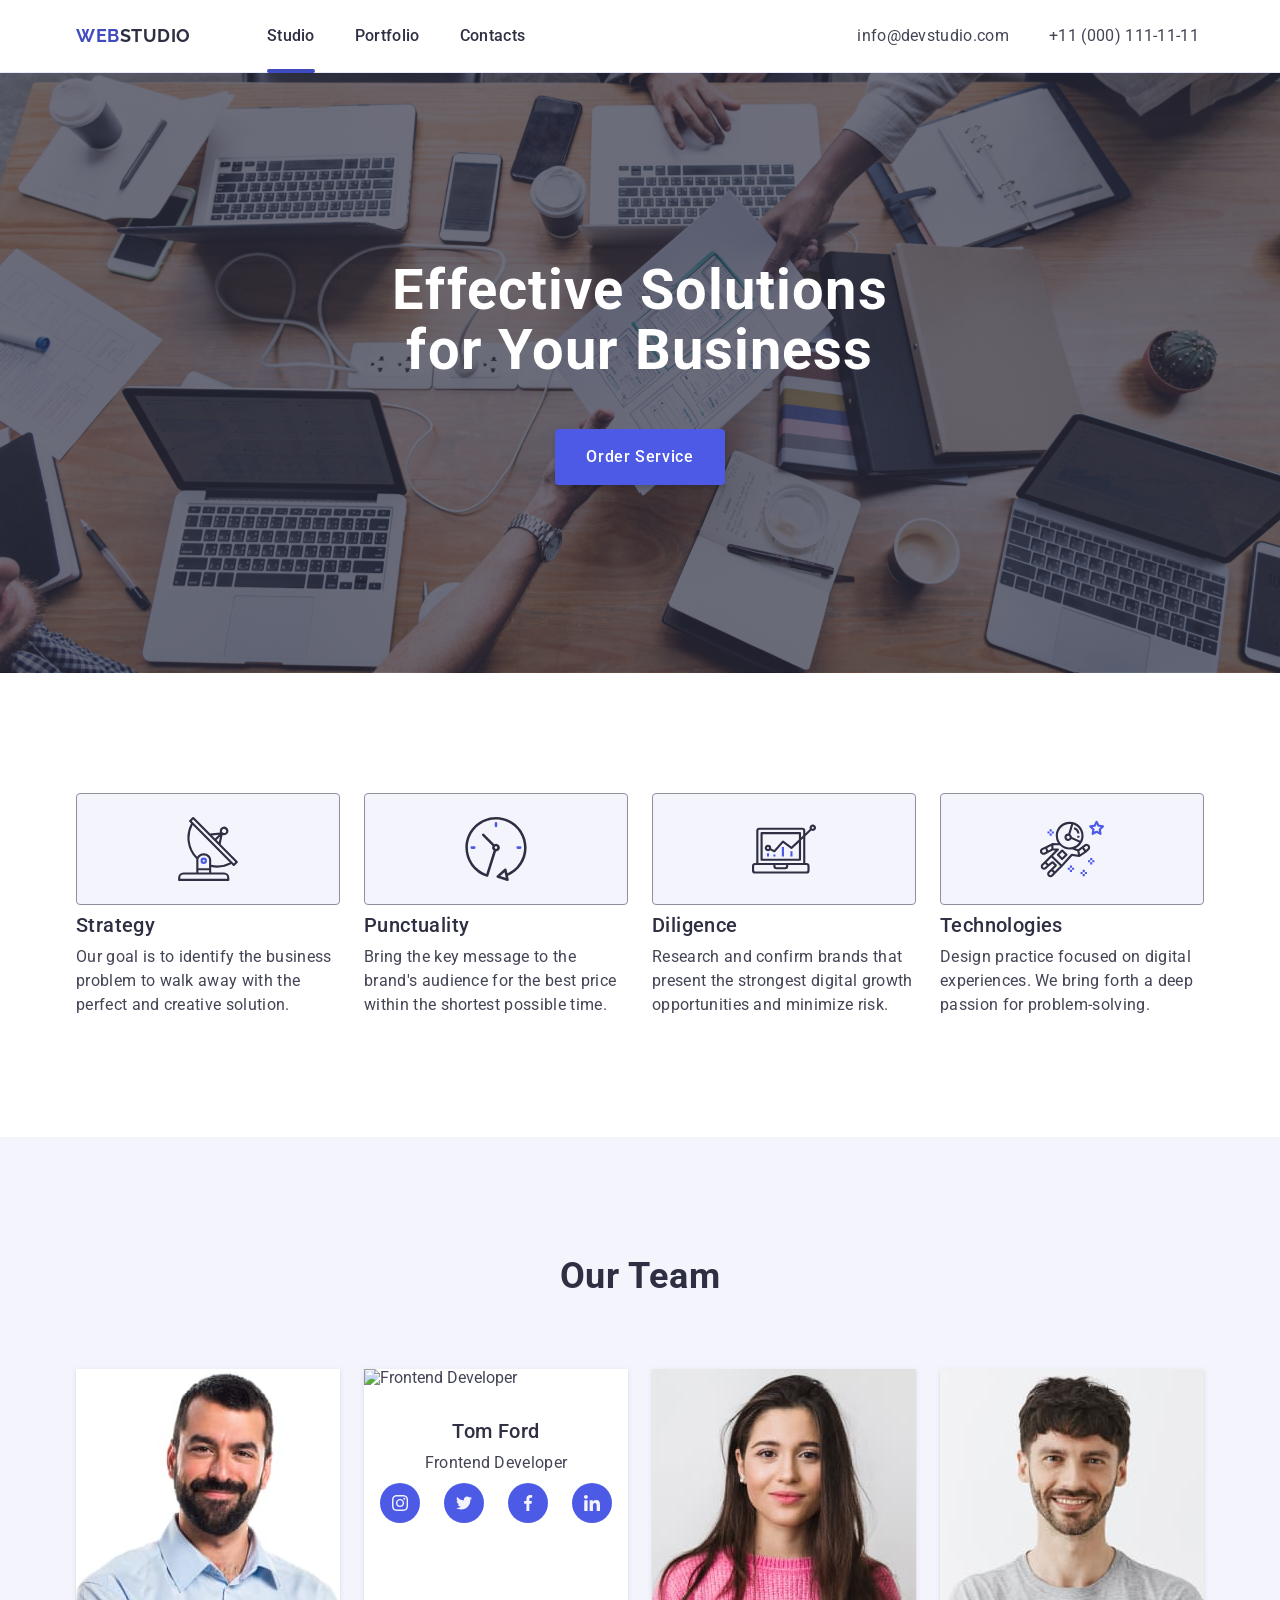
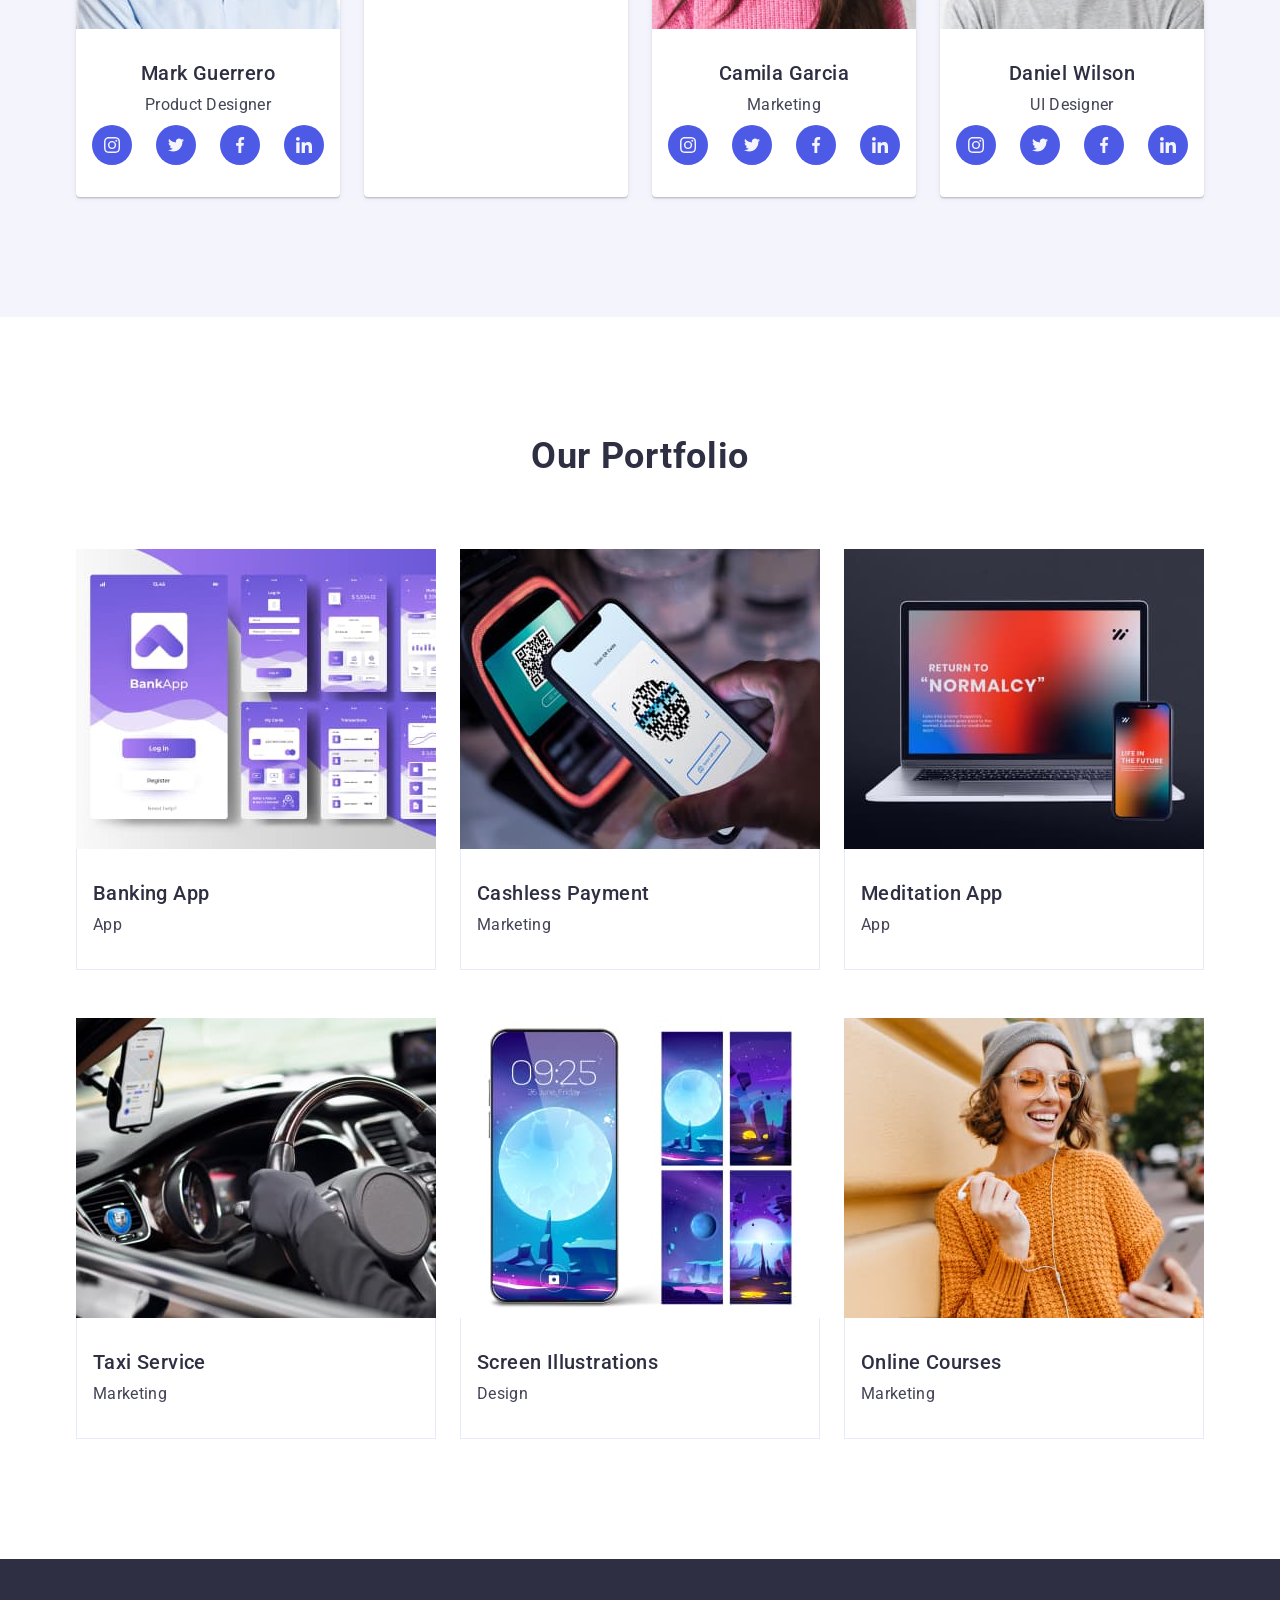
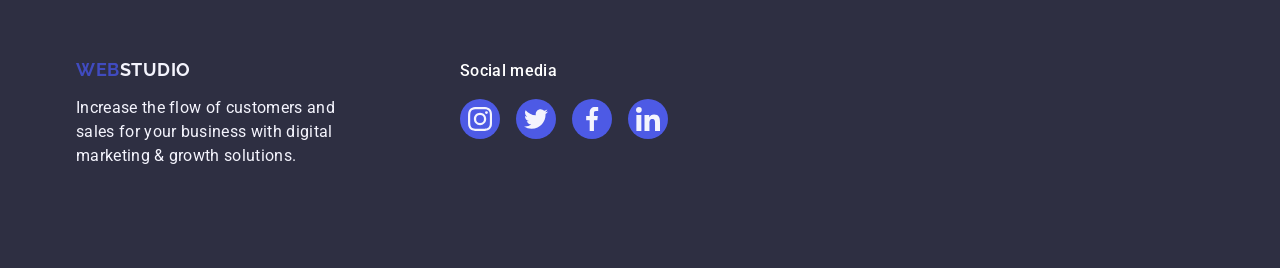
==== commit 8c79136e: "update_3" ====
--- a/index.html
+++ b/index.html
@@ -1,19 +1,17 @@
 <!DOCTYPE html>
 <html lang="en">
   <head>
-    <meta charset="UTF-8" />
-    <meta name="viewport" content="width=device-width, initial-scale=1.0" />
-    <link rel="preconnect" href="https://fonts.googleapis.com" />
-    <link rel="preconnect" href="https://fonts.gstatic.com" crossorigin />
+    <meta charset="UTF-8">
+    <meta name="viewport" content="width=device-width, initial-scale=1.0">
+    <link rel="preconnect" href="https://fonts.googleapis.com">
+    <link rel="preconnect" href="https://fonts.gstatic.com" crossorigin>
     <link
       href="https://fonts.googleapis.com/css2?family=Raleway:wght@700&family=Roboto:wght@400;500;700&display=swap"
-      rel="stylesheet"
-    />
+      rel="stylesheet">
     <link
       rel="stylesheet"
-      href="https://cdnjs.cloudflare.com/ajax/libs/modern-normalize/2.0.0/modern-normalize.min.css"
-    />
-    <link rel="stylesheet" href="./css/styles.css" />
+      href="https://cdnjs.cloudflare.com/ajax/libs/modern-normalize/2.0.0/modern-normalize.min.css">
+    <link rel="stylesheet" href="./css/styles.css">
     <title>Document</title>
   </head>
 
@@ -23,15 +21,13 @@
       <div class="container">
         <nav class="header__menu">
           <a class="logo" href="./index.html"
-            >Web<span class="logo__header">Studio</span></a
-          >
+            >Web<span class="logo__header">Studio</span></a>
           <ul class="header__list">
             <li class="header__item">
               <a
                 class="header__link header__link--effect header__link--active"
                 href="./index.html"
-                >Studio</a
-              >
+                >Studio</a>
             </li>
             <li class="header__item">
               <a class="header__link header__link--effect" href="">Portfolio</a>
@@ -141,8 +137,7 @@
                 class="team__img"
                 src="./images/Product_Designer.jpg"
                 alt="Product Designer"
-                width="264"
-              />
+                width="264">
               <div class="card__content">
                 <h3 class="team__subtitle">Mark Guerrero</h3>
                 <p class="team__text">Product Designer</p>
@@ -183,8 +178,7 @@
                 class="team__img"
                 src="./images/Frontend_Developer.jpg"
                 alt="Frontend Developer"
-                width="264"
-              />
+                width="264">
               <div class="card__content">
                 <h3 class="team__subtitle">Tom Ford</h3>
                 <p class="team__text">Frontend Developer</p>
@@ -198,7 +192,7 @@
                   </li>
                   <li class="socials__item">
                     <a href="" class="socials__link">
-                      <svg svg class="socials__icon" width="16" height="16">
+                      <svg class="socials__icon" width="16" height="16">
                         <use href="./images/icons.svg#icon-twitter"></use>
                       </svg>
                     </a>
@@ -225,8 +219,7 @@
                 class="team__img"
                 src="./images/Marketing.jpg"
                 width="264"
-                alt="Marketing"
-              />
+                alt="Marketing">
               <div class="card__content">
                 <h3 class="team__subtitle">Camila Garcia</h3>
                 <p class="team__text">Marketing</p>
@@ -267,8 +260,7 @@
                 class="team__img"
                 src="./images/UI_Designer.jpg"
                 alt="UI Designer"
-                width="264"
-              />
+                width="264">
               <div class="card__content">
                 <h3 class="team__subtitle">Daniel Wilson</h3>
                 <p class="team__text">UI Designer</p>
@@ -319,8 +311,7 @@
                   class="portfolio__img"
                   src="./images/Banking_App.jpg"
                   alt="Banking App"
-                  width="360"
-                />
+                  width="360">
                 <p class="overlay">
                   14 Stylish and User-Friendly App Design Concepts · Task
                   Manager App · Calorie Tracker App · Exotic Fruit Ecommerce App
@@ -338,8 +329,7 @@
                   class="portfolio__img"
                   src="./images/Cashless_Payment.jpg"
                   alt="Cashless Payment"
-                  width="360"
-                />
+                  width="360">
                 <p class="overlay">
                   14 Stylish and User-Friendly App Design Concepts · Task
                   Manager App · Calorie Tracker App · Exotic Fruit Ecommerce App
@@ -357,8 +347,7 @@
                   class="portfolio__img"
                   src="./images/Meditation_App.jpg"
                   alt="Meditation App"
-                  width="360"
-                />
+                  width="360">
                 <p class="overlay">
                   14 Stylish and User-Friendly App Design Concepts · Task
                   Manager App · Calorie Tracker App · Exotic Fruit Ecommerce App
@@ -376,8 +365,7 @@
                   class="portfolio__img"
                   src="./images/Taxi_Service.jpg"
                   alt="Taxi Service"
-                  width="360"
-                />
+                  width="360">
                 <p class="overlay">
                   14 Stylish and User-Friendly App Design Concepts · Task
                   Manager App · Calorie Tracker App · Exotic Fruit Ecommerce App
@@ -395,8 +383,7 @@
                   class="portfolio__img"
                   src="./images/Screen_Illustrations.jpg"
                   alt="Screen Illustrations"
-                  width="360"
-                />
+                  width="360">
                 <p class="overlay">
                   14 Stylish and User-Friendly App Design Concepts · Task
                   Manager App · Calorie Tracker App · Exotic Fruit Ecommerce App
@@ -414,8 +401,7 @@
                   class="portfolio__img"
                   src="./images/Online_Courses.jpg"
                   alt="Online Courses"
-                  width="360"
-                />
+                  width="360">
                 <p class="overlay">
                   14 Stylish and User-Friendly App Design Concepts · Task
                   Manager App · Calorie Tracker App · Exotic Fruit Ecommerce App
--- a/css/styles.css
+++ b/css/styles.css
@@ -99,7 +99,8 @@
  /* Header section */
 
 .header {
-   border-bottom: 1px solid #e7e9fc
+   border-bottom: 1px solid #e7e9fc;
+   box-shadow: 0px 1px 6px 0px rgba(46, 47, 66, 0.08), 0px 1px 1px 0px rgba(46, 47, 66, 0.16), 0px 2px 1px 0px rgba(46, 47, 66, 0.08);
 }
 
 .header .container {
@@ -116,7 +117,7 @@
    display: block;
    margin-right: 76px;
 
-   color: #4D5AE5;
+   color: #404bbf;
    font-family: "Raleway", sans-serif;
    font-weight: 700;
    font-size: 18px;
@@ -159,7 +160,7 @@
 }
 
 .header__link--active::after {
-   content: " ";
+   content: "";
    position: absolute;
    bottom: -1px;
    display: block;
@@ -206,6 +207,9 @@
 
 /* Hero section */
 .hero {
+   max-width: 1440px;
+   margin-left: auto;
+   margin-right: auto;
    padding-top: 188px;
    padding-bottom: 188px;
    
@@ -224,7 +228,6 @@
 }
 
 .hero .container {
-   max-width: 1440px;
    padding-top: 0;
    padding-bottom: 0;
    
@@ -382,11 +385,21 @@
 
 .portfolio__item {
    width: calc((100% - 48px) / 3);
+   
+   transition: box-shadow 250ms cubic-bezier(0.4, 0, 0.2, 1);
    transform: translateY();
+}
+
+.portfolio__item:hover,
+.portfolio__item:focus {
+box-shadow: 0px 1px 6px rgba(46, 47, 66, 0.08),
+      0px 1px 1px rgba(46, 47, 66, 0.16),
+      0px 2px 1px rgba(46, 47, 66, 0.08);
 }
 
 .portfolio__item:hover .overlay {
    transform: translateY(0);
+   
 }
 
 .portfolio .card__content {
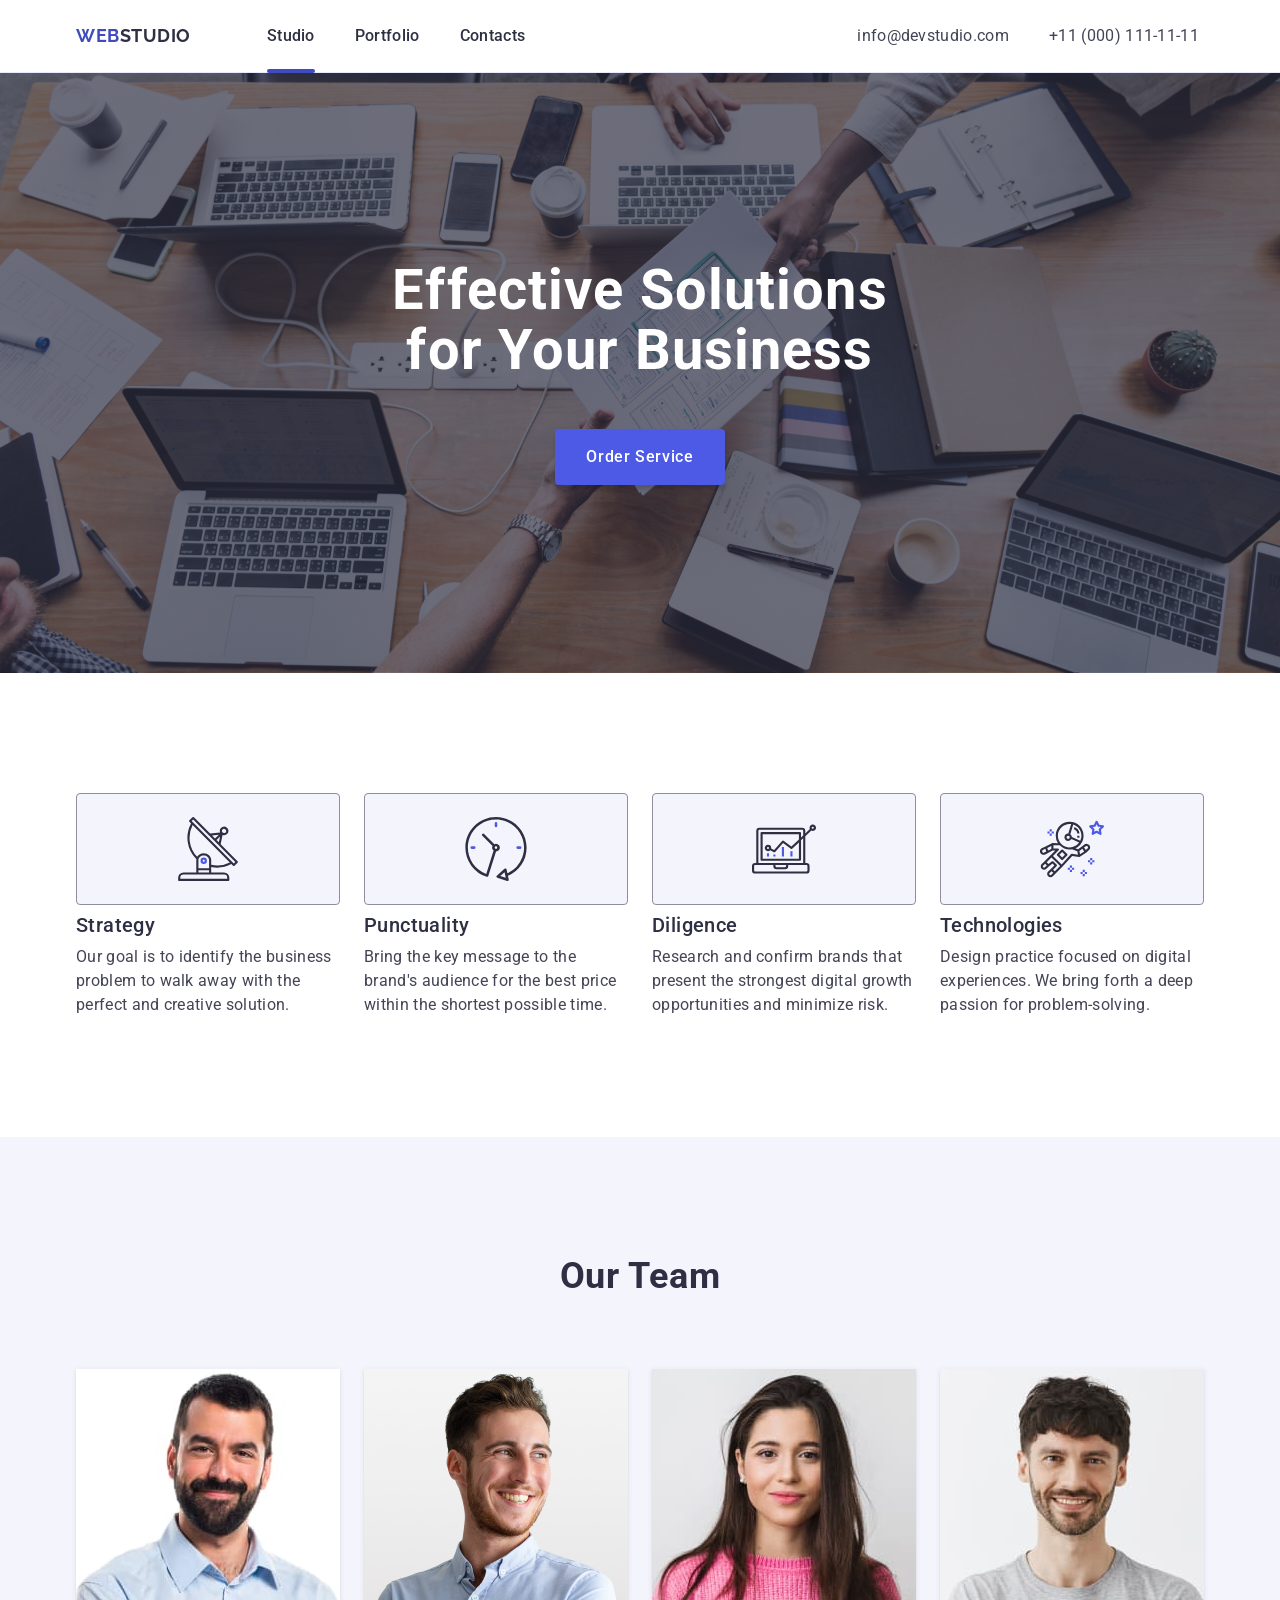
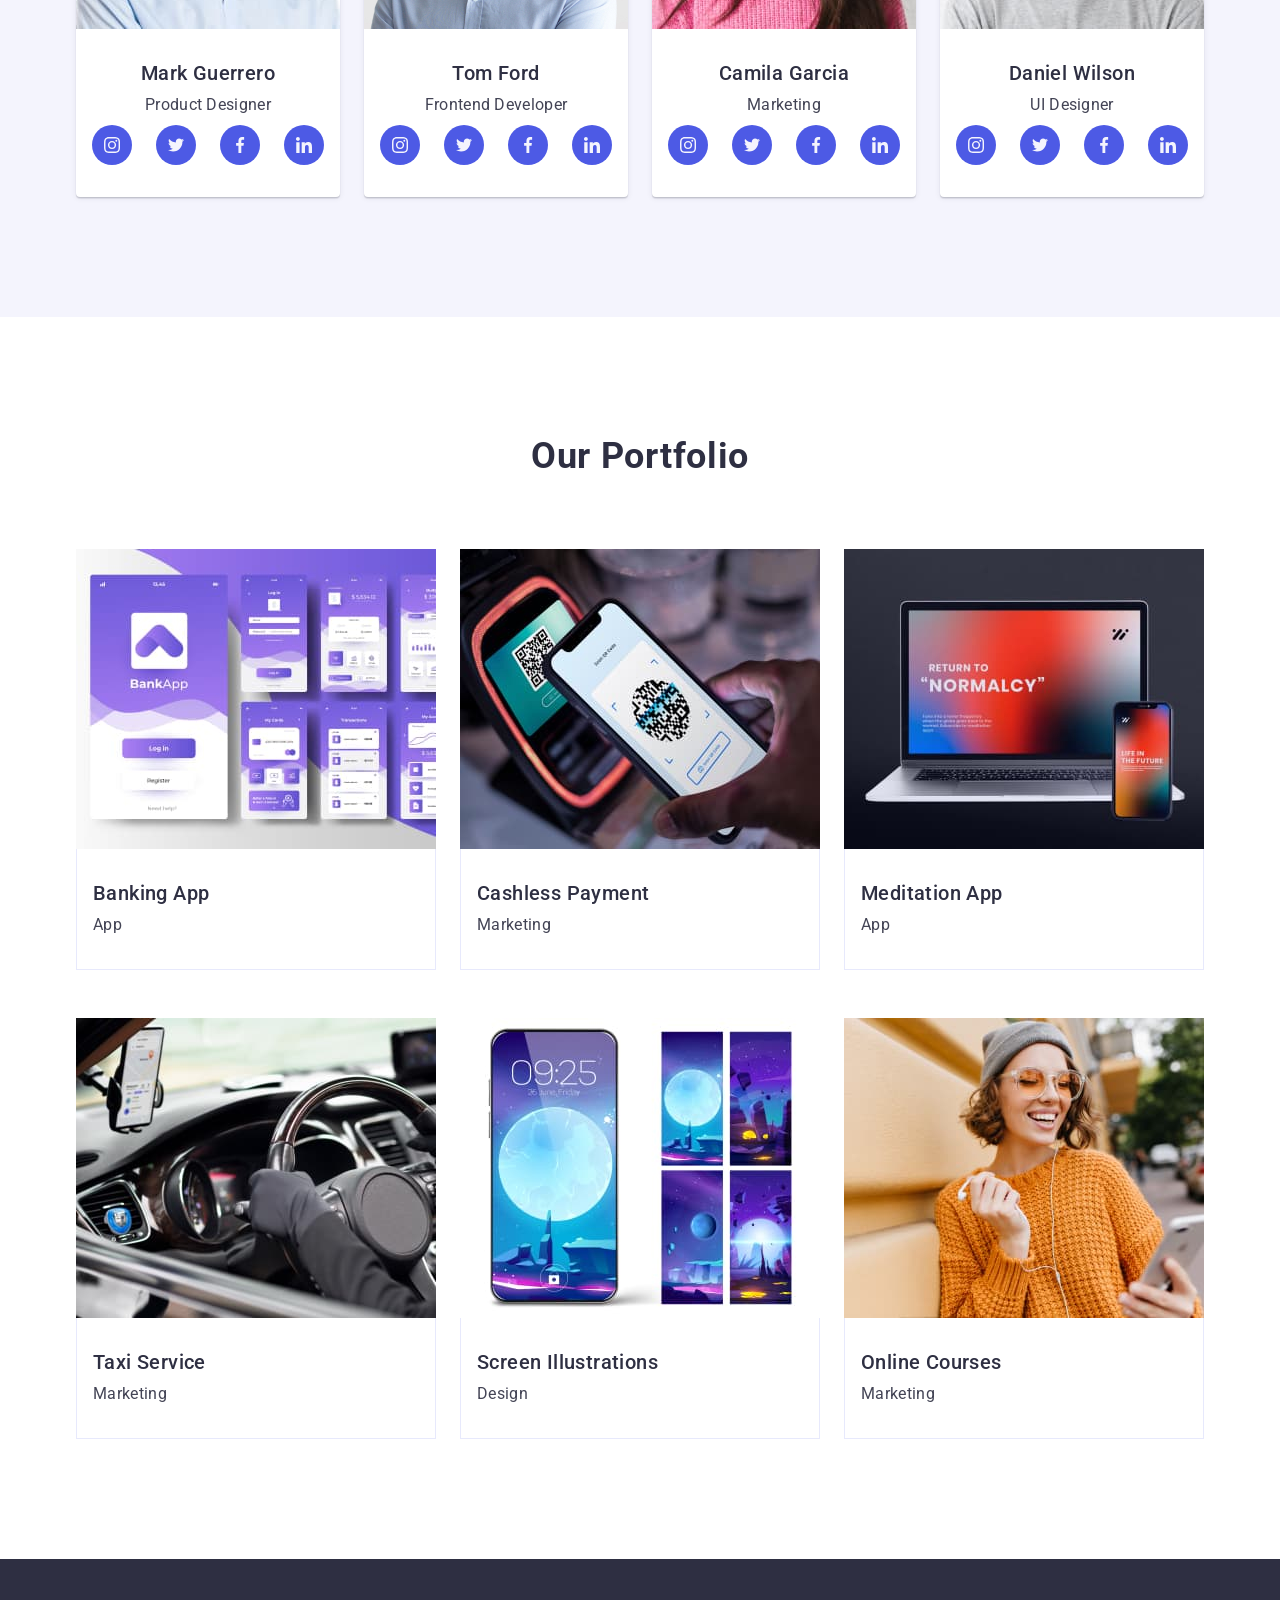
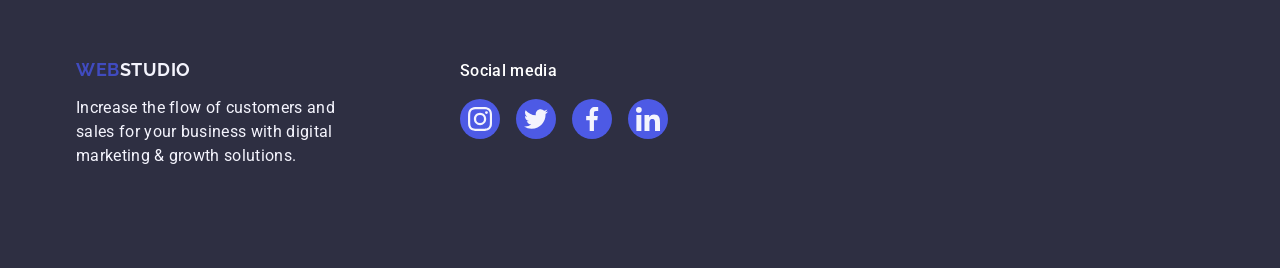
==== commit e8ecfde6: "update_8" ====
--- a/index.html
+++ b/index.html
@@ -127,7 +127,7 @@
         </div>
       </section>
 
-      <!-- Our Team section -->
+      <!-------------------- Our Team section --------------------->
       <section class="team section">
         <div class="container">
           <h2 class="title">Our Team</h2>
--- a/css/styles.css
+++ b/css/styles.css
@@ -167,14 +167,13 @@
    width: 100%;
    height: 4px;
    border-radius: 2px;
-   background:#404BBF;
+   background:#404bbf;
 }
 
 .header__link--effect:focus,
 .header__link--effect:hover {
    color: #404bbf;
 }
-
 
 address {
    font-style: normal;
@@ -221,7 +220,7 @@
       rgba(46, 47, 66, 0.70), 
       rgba(46, 47, 66, 0.70)
       ), 
-      url(/images/people-office.jpg);
+      url(../images/people-office.jpg);
    background-repeat: no-repeat;
    background-size: cover;
    background-position: center;
